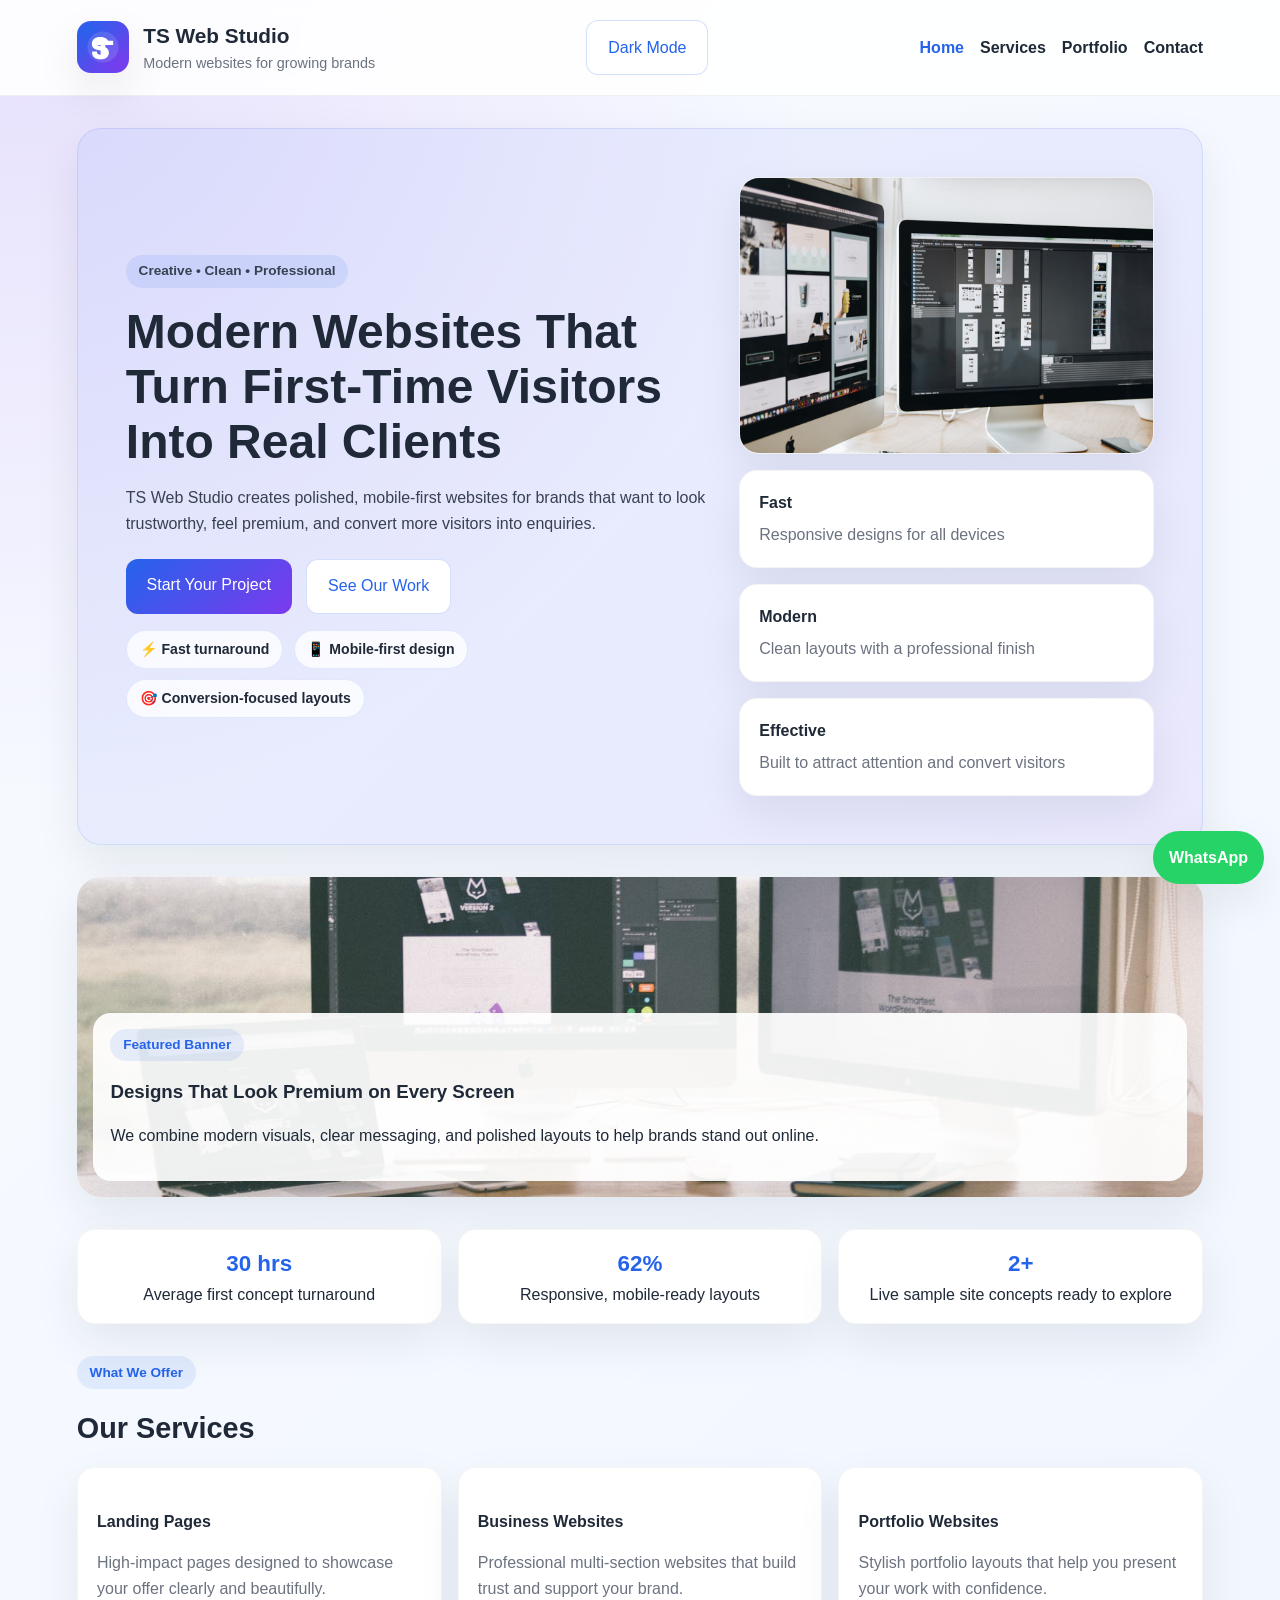
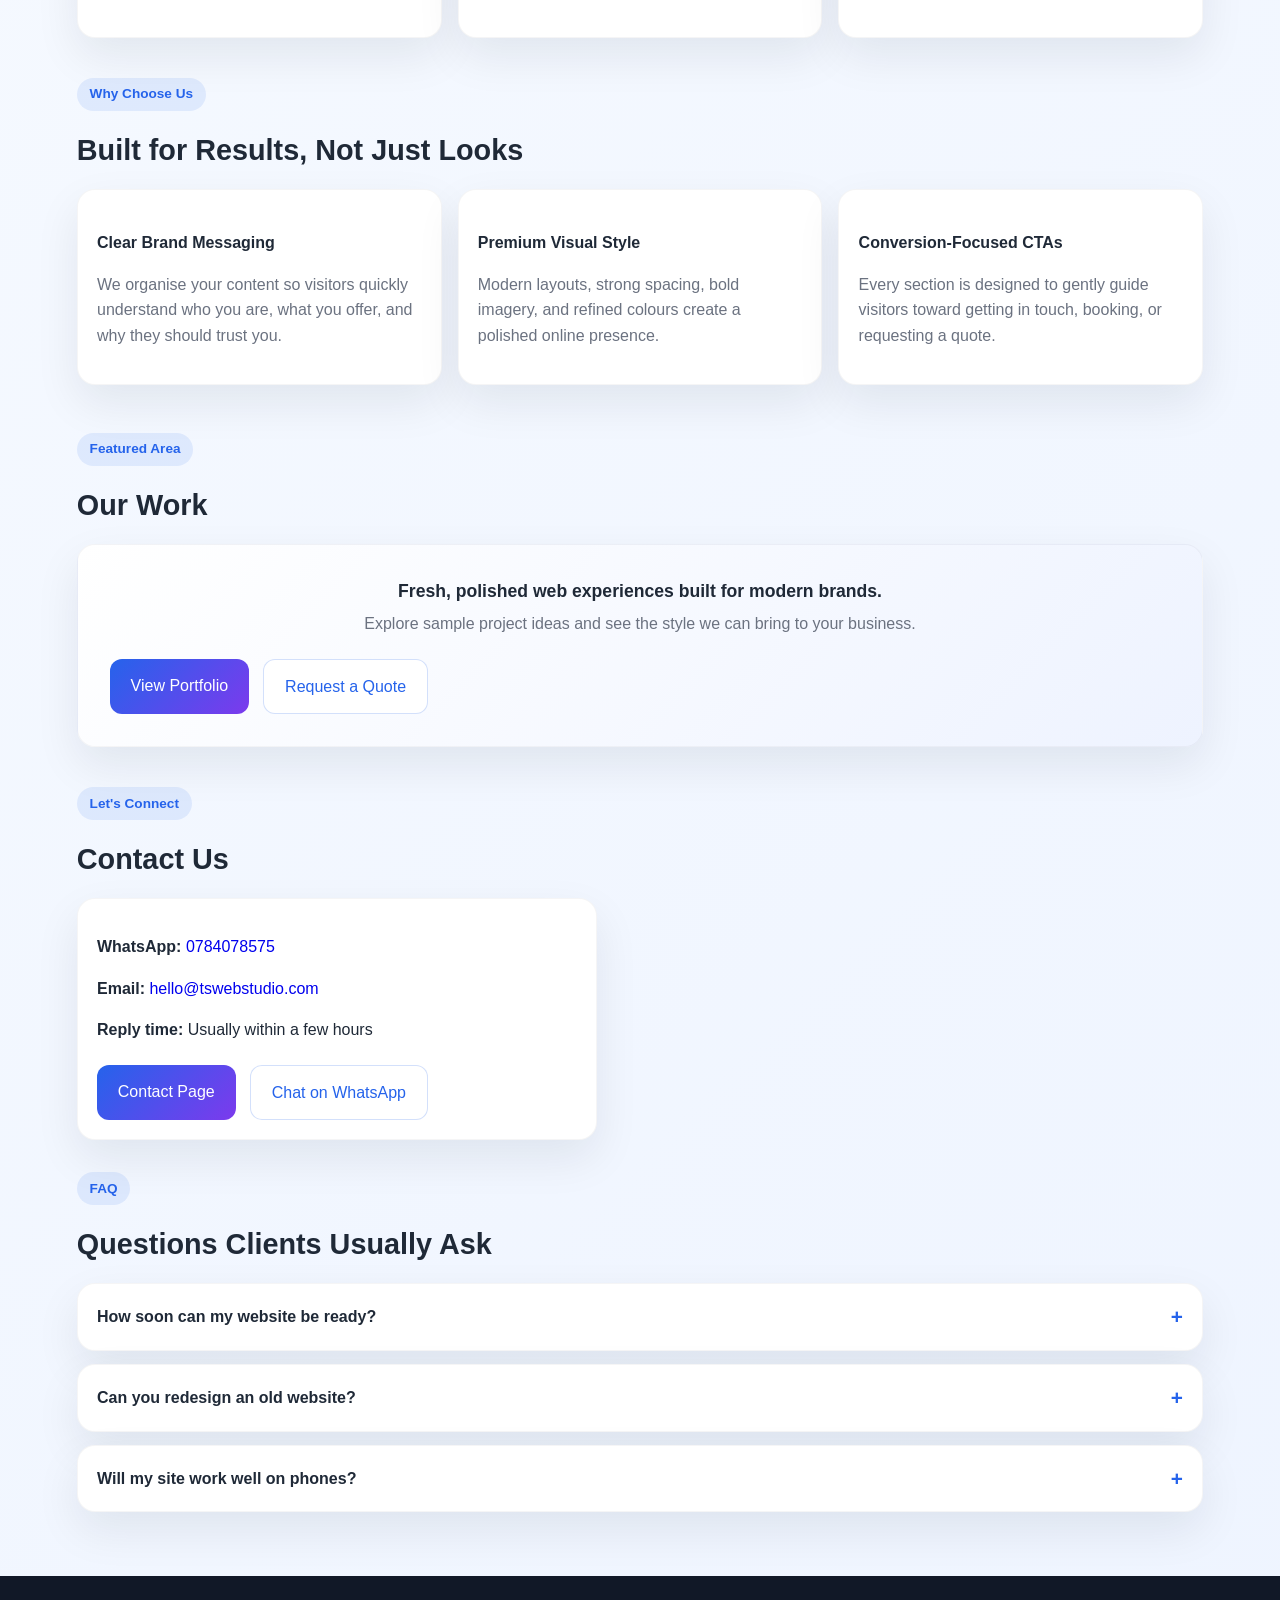
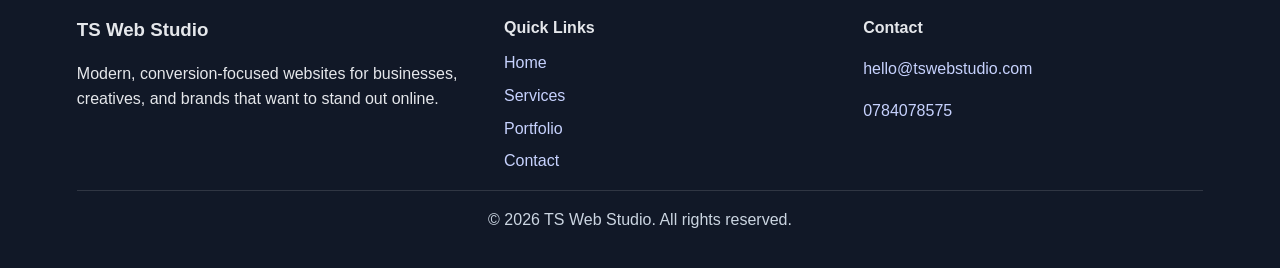
==== index.html @ 6dd39412 "Properly rename INDEX.html to index.html using git mv" ====
<!DOCTYPE html>
<html lang="en">
<head>
    <meta charset="UTF-8">
    <meta name="viewport" content="width=device-width, initial-scale=1.0">
    <title>TS Web Studio</title>
    <link rel="stylesheet" href="styles.css">
    <script src="script.js" defer></script>
</head>
<body>
    <header class="site-header">
        <div class="brand">
            <div class="brand-mark">
                <img src="images/ts-logo.svg" alt="TS Web Studio logo" class="site-logo">
            </div>
            <div>
                <h1>TS Web Studio</h1>
                <p>Modern websites for growing brands</p>
            </div>
        </div>

        <button id="themeToggle" class="btn secondary" type="button" aria-label="Toggle theme">Dark Mode</button>
        <button class="menu-toggle" type="button" aria-label="Toggle navigation" aria-expanded="false">☰</button>

        <nav class="nav-links">
            <a href="INDEX.html" class="active">Home</a>
            <a href="services.html">Services</a>
            <a href="portfolio.html">Portfolio</a>
            <a href="contact.html">Contact</a>
        </nav>
    </header>

    <div id="toast" class="toast" role="status" aria-live="polite" aria-atomic="true"></div>

    <main>
        <section class="hero" id="home">
            <div class="hero-text">
                <p class="tag">Creative • Clean • Professional</p>
                <h2>Modern Websites That Turn First-Time Visitors Into Real Clients</h2>
                <p>
                    TS Web Studio creates polished, mobile-first websites for brands that want
                    to look trustworthy, feel premium, and convert more visitors into enquiries.
                </p>

                <div class="hero-actions">
                    <a href="contact.html" class="btn primary">Start Your Project</a>
                    <a href="portfolio.html" class="btn secondary">See Our Work</a>
                </div>

                <div class="hero-proof">
                    <span>⚡ Fast turnaround</span>
                    <span>📱 Mobile-first design</span>
                    <span>🎯 Conversion-focused layouts</span>
                </div>
            </div>

            <div class="hero-panel">
                <img src="images/home-photo.jpg" alt="Modern web design workspace with screens" class="feature-image">
                <div class="mini-card">
                    <strong>Fast</strong>
                    <span>Responsive designs for all devices</span>
                </div>
                <div class="mini-card">
                    <strong>Modern</strong>
                    <span>Clean layouts with a professional finish</span>
                </div>
                <div class="mini-card">
                    <strong>Effective</strong>
                    <span>Built to attract attention and convert visitors</span>
                </div>
            </div>
        </section>

        <section class="content-section banner-section">
            <div class="banner-card">
                <img src="images/banner-photo.jpg" alt="Wide web studio workspace banner" class="banner-image">
                <div class="banner-copy">
                    <p class="tag">Featured Banner</p>
                    <h3>Designs That Look Premium on Every Screen</h3>
                    <p>We combine modern visuals, clear messaging, and polished layouts to help brands stand out online.</p>
                </div>
            </div>
        </section>

        <section class="content-section">
            <div class="stat-strip premium-stats">
                <div class="stat-item">
                    <strong class="count-up" data-target="48" data-suffix=" hrs">0</strong>
                    <span>Average first concept turnaround</span>
                </div>
                <div class="stat-item">
                    <strong class="count-up" data-target="100" data-suffix="%">0</strong>
                    <span>Responsive, mobile-ready layouts</span>
                </div>
                <div class="stat-item">
                    <strong class="count-up" data-target="3" data-suffix="+">0</strong>
                    <span>Live sample site concepts ready to explore</span>
                </div>
            </div>
        </section>

        <section class="content-section" id="services">
            <div class="section-heading">
                <p class="tag">What We Offer</p>
                <h3>Our Services</h3>
            </div>

            <div class="card-grid">
                <article class="card">
                    <h4>Landing Pages</h4>
                    <p>High-impact pages designed to showcase your offer clearly and beautifully.</p>
                </article>
                <article class="card">
                    <h4>Business Websites</h4>
                    <p>Professional multi-section websites that build trust and support your brand.</p>
                </article>
                <article class="card">
                    <h4>Portfolio Websites</h4>
                    <p>Stylish portfolio layouts that help you present your work with confidence.</p>
                </article>
            </div>
        </section>

        <section class="content-section alt-section">
            <div class="section-heading">
                <p class="tag">Why Choose Us</p>
                <h3>Built for Results, Not Just Looks</h3>
            </div>

            <div class="card-grid">
                <article class="card feature-card">
                    <h4>Clear Brand Messaging</h4>
                    <p>We organise your content so visitors quickly understand who you are, what you offer, and why they should trust you.</p>
                </article>
                <article class="card feature-card">
                    <h4>Premium Visual Style</h4>
                    <p>Modern layouts, strong spacing, bold imagery, and refined colours create a polished online presence.</p>
                </article>
                <article class="card feature-card">
                    <h4>Conversion-Focused CTAs</h4>
                    <p>Every section is designed to gently guide visitors toward getting in touch, booking, or requesting a quote.</p>
                </article>
            </div>
        </section>

        <section class="content-section alt-section" id="portfolio">
            <div class="section-heading">
                <p class="tag">Featured Area</p>
                <h3>Our Work</h3>
            </div>

            <div class="showcase-box">
                <p>Fresh, polished web experiences built for modern brands.</p>
                <span>Explore sample project ideas and see the style we can bring to your business.</span>
                <div class="hero-actions">
                    <a href="portfolio.html" class="btn primary">View Portfolio</a>
                    <a href="contact.html" class="btn secondary">Request a Quote</a>
                </div>
            </div>
        </section>

        <section class="content-section" id="contact">
            <div class="section-heading">
                <p class="tag">Let's Connect</p>
                <h3>Contact Us</h3>
            </div>

            <div class="contact-box">
                <p><strong>WhatsApp:</strong> <a href="https://wa.me/27784078575?text=Hi%20TS%20Web%20Studio%2C%20I%20want%20a%20website." target="_blank" rel="noreferrer">0784078575</a></p>
                <p><strong>Email:</strong> <a href="mailto:hello@tswebstudio.com">hello@tswebstudio.com</a></p>
                <p><strong>Reply time:</strong> Usually within a few hours</p>
                <div class="hero-actions">
                    <a href="contact.html" class="btn primary">Contact Page</a>
                    <a href="https://wa.me/27784078575?text=Hi%20TS%20Web%20Studio%2C%20I%20want%20a%20website." class="btn secondary" target="_blank" rel="noreferrer">Chat on WhatsApp</a>
                </div>
            </div>
        </section>
        <section class="content-section">
            <div class="section-heading">
                <p class="tag">FAQ</p>
                <h3>Questions Clients Usually Ask</h3>
            </div>

            <div class="faq-list">
                <article class="faq-item">
                    <button class="faq-question" type="button">How soon can my website be ready?<span>+</span></button>
                    <div class="faq-answer">
                        <p>Simple landing pages can move quickly, while larger websites take longer depending on content, pages, and revisions.</p>
                    </div>
                </article>

                <article class="faq-item">
                    <button class="faq-question" type="button">Can you redesign an old website?<span>+</span></button>
                    <div class="faq-answer">
                        <p>Yes. We can refresh outdated layouts and turn them into something cleaner, faster, and more modern.</p>
                    </div>
                </article>

                <article class="faq-item">
                    <button class="faq-question" type="button">Will my site work well on phones?<span>+</span></button>
                    <div class="faq-answer">
                        <p>Absolutely. Every page is designed to remain clear, readable, and attractive across mobile, tablet, and desktop screens.</p>
                    </div>
                </article>
            </div>
        </section>
    </main>

    <footer class="site-footer">
        <div class="footer-grid">
            <div>
                <h3>TS Web Studio</h3>
                <p>Modern, conversion-focused websites for businesses, creatives, and brands that want to stand out online.</p>
            </div>
            <div>
                <h4>Quick Links</h4>
                <div class="footer-links">
                    <a href="INDEX.html">Home</a>
                    <a href="services.html">Services</a>
                    <a href="portfolio.html">Portfolio</a>
                    <a href="contact.html">Contact</a>
                </div>
            </div>
            <div>
                <h4>Contact</h4>
                <p><a href="mailto:hello@tswebstudio.com">hello@tswebstudio.com</a></p>
                <p><a href="https://wa.me/27784078575?text=Hi%20TS%20Web%20Studio%2C%20I%20would%20like%20a%20website." target="_blank" rel="noreferrer">0784078575</a></p>
            </div>
        </div>
        <p class="footer-bottom">&copy; <span class="footer-year">2026</span> TS Web Studio. All rights reserved.</p>
    </footer>
    <a href="https://wa.me/27784078575?text=Hi%20TS%20Web%20Studio%2C%20I%20would%20like%20a%20website." class="floating-cta" target="_blank" rel="noreferrer">WhatsApp</a>
</body>
</html>
---- styles.css ----
* {
    box-sizing: border-box;
}

:root {
    --primary: #2563eb;
    --primary-dark: #173ea5;
    --accent: #7c3aed;
    --text: #1f2937;
    --muted: #6b7280;
    --surface: #ffffff;
    --soft: #f3f6fb;
    --border: rgba(37, 99, 235, 0.12);
    --shadow: 0 18px 45px rgba(15, 23, 42, 0.08);
}

body {
    margin: 0;
    font-family: "Segoe UI", Arial, sans-serif;
    color: var(--text);
    line-height: 1.6;
    background:
        radial-gradient(circle at top left, rgba(124, 58, 237, 0.14), transparent 22%),
        linear-gradient(135deg, #f8fbff, #eef4ff);
}

body.dark-mode {
    background: #0b1120;
    color: #d2d6e5;
}

body.dark-mode .site-header {
    background: rgba(15, 23, 42, 0.9);
    border-bottom-color: rgba(255, 255, 255, 0.1);
}

body.dark-mode .card,
body.dark-mode .mini-card,
body.dark-mode .contact-box,
body.dark-mode .showcase-box,
body.dark-mode .project-card,
body.dark-mode .testimonial,
body.dark-mode .faq-item,
body.dark-mode .sample-card {
    background: #111827;
    border-color: rgba(148, 163, 184, 0.2);
    color: #e5e7eb;
}

body.dark-mode .btn.secondary {
    background: #1f2937;
    color: #93c5fd;
    border-color: rgba(147, 197, 253, 0.4);
}

body.dark-mode .filter-btn {
    background: #1f2937;
    color: #93c5fd;
    border-color: rgba(147, 197, 253, 0.3);
}

body.dark-mode .hero p,
body.dark-mode .page-hero p,
body.dark-mode .project-card p,
body.dark-mode .testimonial p {
    color: #cbd5e1;
}

.toast {
    position: fixed;
    bottom: 1rem;
    left: 50%;
    transform: translateX(-50%) translateY(90px);
    background: rgba(15, 23, 42, 0.92);
    color: white;
    border-radius: 999px;
    padding: 0.75rem 1.1rem;
    z-index: 40;
    box-shadow: var(--shadow);
    opacity: 0;
    pointer-events: none;
    transition: transform 0.35s ease, opacity 0.35s ease;
}

.toast.show {
    transform: translateX(-50%) translateY(0);
    opacity: 1;
    pointer-events: auto;
    animation: pulse 6s ease forwards;
}

@keyframes pulse {
    0%, 90% { opacity: 1; }
    100% { opacity: 0; }
}

a {
    text-decoration: none;
}

.site-header {
    display: flex;
    justify-content: space-between;
    align-items: center;
    gap: 1rem;
    padding: 1.2rem 6%;
    background: rgba(255, 255, 255, 0.9);
    backdrop-filter: blur(8px);
    border-bottom: 1px solid rgba(15, 23, 42, 0.06);
    position: sticky;
    top: 0;
    z-index: 10;
}

.brand {
    display: flex;
    align-items: center;
    gap: 0.9rem;
}

.brand h1 {
    margin: 0;
    font-size: 1.3rem;
}

.brand p {
    margin: 0;
    color: var(--muted);
    font-size: 0.9rem;
}

.brand-mark {
    width: 52px;
    height: 52px;
    display: grid;
    place-items: center;
    border-radius: 14px;
    overflow: hidden;
    background: linear-gradient(135deg, var(--primary), var(--accent));
    box-shadow: var(--shadow);
}

.site-logo {
    width: 100%;
    height: 100%;
    display: block;
}

.nav-links {
    display: flex;
    flex-wrap: wrap;
    gap: 1rem;
}

.nav-links a {
    color: var(--text);
    font-weight: 600;
}

.nav-links a:hover,
.nav-links a.active {
    color: var(--primary);
}

.menu-toggle {
    display: none;
    border: 0;
    background: linear-gradient(135deg, var(--primary), var(--accent));
    color: white;
    padding: 0.65rem 0.85rem;
    border-radius: 10px;
    font-size: 1rem;
    cursor: pointer;
}

main {
    padding: 2rem 6% 4rem;
}

.hero {
    display: grid;
    grid-template-columns: 1.4fr 1fr;
    gap: 2rem;
    align-items: center;
    background: linear-gradient(135deg, rgba(37, 99, 235, 0.08), rgba(124, 58, 237, 0.08));
    border: 1px solid var(--border);
    border-radius: 24px;
    padding: 3rem;
    box-shadow: var(--shadow);
}

.tag {
    display: inline-block;
    margin: 0 0 0.8rem;
    padding: 0.35rem 0.8rem;
    border-radius: 999px;
    background: rgba(37, 99, 235, 0.1);
    color: var(--primary);
    font-size: 0.85rem;
    font-weight: 700;
}

.hero h2 {
    margin: 0 0 1rem;
    font-size: clamp(2rem, 4vw, 3rem);
    line-height: 1.15;
}

.hero p {
    margin-bottom: 1rem;
    color: #374151;
}

.hero-actions {
    display: flex;
    flex-wrap: wrap;
    gap: 0.9rem;
    margin-top: 1.4rem;
}

.hero-proof {
    display: flex;
    flex-wrap: wrap;
    gap: 0.65rem;
    margin-top: 1rem;
}

.hero-proof span {
    padding: 0.45rem 0.8rem;
    border-radius: 999px;
    background: rgba(255, 255, 255, 0.78);
    border: 1px solid rgba(37, 99, 235, 0.12);
    color: var(--text);
    font-size: 0.88rem;
    font-weight: 600;
}

.btn {
    display: inline-block;
    padding: 0.85rem 1.3rem;
    border-radius: 12px;
    font-weight: 700;
    border: none;
    cursor: pointer;
    font: inherit;
    transition: transform 0.2s ease, opacity 0.2s ease;
}

.btn:hover {
    transform: translateY(-2px);
}

.btn.primary {
    background: linear-gradient(135deg, var(--primary), var(--accent));
    color: white;
}

.btn.secondary {
    background: white;
    color: var(--primary);
    border: 1px solid rgba(37, 99, 235, 0.2);
}

.hero-panel {
    display: grid;
    gap: 1rem;
}

.feature-image,
.page-visual {
    width: 100%;
    height: 100%;
    min-height: 240px;
    max-height: 360px;
    object-fit: cover;
    display: block;
    border-radius: 20px;
    box-shadow: var(--shadow);
    border: 1px solid rgba(15, 23, 42, 0.06);
    background: white;
}

.mini-card,
.card,
.contact-box,
.showcase-box {
    background: var(--surface);
    border-radius: 18px;
    padding: 1.2rem;
    box-shadow: var(--shadow);
    border: 1px solid rgba(15, 23, 42, 0.04);
}

.mini-card strong,
.card h4 {
    display: block;
    margin-bottom: 0.4rem;
}

.mini-card span,
.card p,
.showcase-box span {
    color: var(--muted);
}

.content-section {
    margin-top: 2rem;
}

.section-heading h3 {
    margin: 0.2rem 0 1rem;
    font-size: 1.8rem;
}

.card-grid {
    display: grid;
    grid-template-columns: repeat(3, minmax(0, 1fr));
    gap: 1rem;
}

.card {
    transition: transform 0.2s ease, box-shadow 0.2s ease;
}

.card:hover {
    transform: translateY(-4px);
}

.alt-section {
    padding: 0.5rem 0;
}

.showcase-box {
    text-align: center;
    padding: 2rem;
    background: linear-gradient(135deg, #ffffff, #eef3ff);
}

.banner-card {
    position: relative;
    overflow: hidden;
    border-radius: 24px;
    min-height: 300px;
    box-shadow: var(--shadow);
}

.banner-image {
    width: 100%;
    height: 320px;
    object-fit: cover;
    display: block;
}

.banner-copy {
    position: absolute;
    inset: auto 1rem 1rem 1rem;
    background: rgba(255, 255, 255, 0.92);
    border-radius: 18px;
    padding: 1rem 1.1rem;
    box-shadow: var(--shadow);
}

.banner-copy h3 {
    margin: 0.2rem 0 0.5rem;
}

.photo-gallery {
    display: grid;
    grid-template-columns: repeat(3, minmax(0, 1fr));
    gap: 1rem;
}

.sample-site-grid {
    display: grid;
    gap: 1rem;
}

.sample-card {
    display: grid;
    grid-template-columns: 280px 1fr;
    gap: 1rem;
    background: var(--surface);
    border-radius: 20px;
    overflow: hidden;
    box-shadow: var(--shadow);
    border: 1px solid rgba(15, 23, 42, 0.05);
}

.sample-image {
    width: 100%;
    height: 100%;
    min-height: 220px;
    object-fit: cover;
}

.sample-content {
    padding: 1.2rem;
}

.price-line {
    margin: 0.15rem 0 0.75rem;
    color: var(--primary-dark);
    font-weight: 700;
}

.premium-stats .stat-item {
    text-align: center;
}

.quick-contact-grid {
    display: grid;
    grid-template-columns: repeat(2, minmax(0, 1fr));
    gap: 0.75rem;
    margin-top: 1rem;
}

.quick-contact {
    display: inline-flex;
    justify-content: center;
    align-items: center;
    padding: 0.85rem 0.95rem;
    border-radius: 12px;
    background: #eef4ff;
    color: var(--primary);
    font-weight: 700;
    border: 1px solid rgba(37, 99, 235, 0.12);
}

.faq-list {
    display: grid;
    gap: 0.85rem;
}

.faq-item {
    background: var(--surface);
    border-radius: 18px;
    box-shadow: var(--shadow);
    border: 1px solid rgba(15, 23, 42, 0.04);
    overflow: hidden;
}

.faq-question {
    width: 100%;
    display: flex;
    justify-content: space-between;
    align-items: center;
    gap: 1rem;
    padding: 1rem 1.2rem;
    border: 0;
    background: transparent;
    font: inherit;
    font-weight: 700;
    text-align: left;
    cursor: pointer;
    color: var(--text);
}

.faq-question span {
    font-size: 1.3rem;
    color: var(--primary);
}

.faq-answer {
    display: none;
    padding: 0 1.2rem 1.15rem;
    color: var(--muted);
}

.faq-item.open .faq-answer {
    display: block;
}

.status-links {
    display: flex;
    flex-wrap: wrap;
    gap: 0.75rem;
    margin-top: 0.85rem;
}

.reveal-in {
    opacity: 0;
    transform: translateY(18px);
    transition: opacity 0.5s ease, transform 0.5s ease;
}

.reveal-in.visible {
    opacity: 1;
    transform: translateY(0);
}

.demo-hero {
    overflow: hidden;
}

.demo-hero.beauty-theme {
    background: linear-gradient(135deg, rgba(244, 114, 182, 0.12), rgba(124, 58, 237, 0.1));
}

.demo-hero.restaurant-theme {
    background: linear-gradient(135deg, rgba(251, 146, 60, 0.14), rgba(245, 158, 11, 0.1));
}

.demo-hero.agency-theme {
    background: linear-gradient(135deg, rgba(37, 99, 235, 0.12), rgba(16, 185, 129, 0.08));
}

.stat-strip {
    display: grid;
    grid-template-columns: repeat(3, minmax(0, 1fr));
    gap: 1rem;
}

.stat-item {
    background: var(--surface);
    border-radius: 18px;
    padding: 1rem 1.2rem;
    box-shadow: var(--shadow);
    border: 1px solid rgba(15, 23, 42, 0.04);
}

.stat-item strong {
    display: block;
    font-size: 1.4rem;
    color: var(--primary);
}

.gallery-thumb {
    width: 100%;
    height: 220px;
    object-fit: cover;
    border-radius: 18px;
    box-shadow: var(--shadow);
    border: 1px solid rgba(15, 23, 42, 0.06);
}

.showcase-box p {
    margin: 0 0 0.4rem;
    font-size: 1.1rem;
    font-weight: 700;
}

.contact-box {
    max-width: 520px;
}

.page-hero {
    background: linear-gradient(135deg, rgba(37, 99, 235, 0.08), rgba(124, 58, 237, 0.08));
    border: 1px solid var(--border);
    border-radius: 24px;
    padding: 2.4rem;
    box-shadow: var(--shadow);
}

.page-hero.with-visual {
    display: grid;
    grid-template-columns: 1.15fr 0.85fr;
    gap: 1.5rem;
    align-items: center;
}

.page-hero h2 {
    margin: 0.3rem 0 0.8rem;
    font-size: clamp(2rem, 4vw, 2.7rem);
}

.page-hero p {
    max-width: 760px;
    color: #374151;
}

.split-layout,
.contact-grid,
.showcase-grid,
.testimonial-grid {
    display: grid;
    gap: 1rem;
}

.split-layout,
.contact-grid {
    grid-template-columns: repeat(2, minmax(0, 1fr));
}

.showcase-grid,
.testimonial-grid {
    grid-template-columns: repeat(3, minmax(0, 1fr));
}

.info-panel,
.project-card,
.testimonial,
.contact-form {
    background: var(--surface);
    border-radius: 18px;
    padding: 1.2rem;
    box-shadow: var(--shadow);
    border: 1px solid rgba(15, 23, 42, 0.04);
}

.info-panel h4,
.project-card h4,
.contact-form h4 {
    margin-top: 0;
}

.feature-list {
    margin: 0.8rem 0 0;
    padding-left: 1.1rem;
    color: var(--muted);
}

.feature-list li {
    margin-bottom: 0.45rem;
}

.project-tag {
    display: inline-block;
    margin-bottom: 0.8rem;
    padding: 0.25rem 0.7rem;
    border-radius: 999px;
    background: rgba(124, 58, 237, 0.12);
    color: var(--accent);
    font-size: 0.8rem;
    font-weight: 700;
}

.testimonial p,
.project-card p,
.info-panel p {
    color: var(--muted);
}

.contact-form label {
    display: block;
    margin: 0.75rem 0 0.35rem;
    font-weight: 600;
}

.contact-form input,
.contact-form textarea,
.contact-form select {
    width: 100%;
    padding: 0.85rem 0.95rem;
    border-radius: 12px;
    border: 1px solid rgba(37, 99, 235, 0.18);
    font: inherit;
    background: #f9fbff;
}

.contact-form textarea {
    min-height: 130px;
    resize: vertical;
}

.contact-meta {
    display: flex;
    flex-wrap: wrap;
    gap: 0.75rem;
    margin-top: 1rem;
    color: var(--muted);
    font-size: 0.95rem;
}

.interactive-box {
    background: var(--surface);
    border-radius: 18px;
    padding: 1.2rem;
    box-shadow: var(--shadow);
    border: 1px solid rgba(15, 23, 42, 0.04);
}

.quote-form {
    display: grid;
    gap: 0.9rem;
}

.quote-form .inline-fields {
    display: grid;
    grid-template-columns: repeat(2, minmax(0, 1fr));
    gap: 0.75rem;
}

.quote-form label {
    display: block;
    margin-bottom: 0.35rem;
    font-weight: 600;
}

.quote-form input,
.quote-form select {
    width: 100%;
    padding: 0.85rem 0.95rem;
    border-radius: 12px;
    border: 1px solid rgba(37, 99, 235, 0.18);
    font: inherit;
    background: #f9fbff;
}

.checkbox-row {
    display: flex;
    align-items: center;
    gap: 0.6rem;
    color: var(--text);
    font-weight: 500;
}

.checkbox-row input {
    width: auto;
}

.quote-result,
.form-status {
    margin-top: 1rem;
    padding: 0.85rem 1rem;
    border-radius: 12px;
    background: #eef4ff;
    color: var(--primary-dark);
}

.form-status.success {
    background: #ecfdf5;
    color: #166534;
}

.form-status.error {
    background: #fef2f2;
    color: #b91c1c;
}

.filter-bar {
    display: flex;
    flex-wrap: wrap;
    gap: 0.75rem;
    margin-bottom: 1rem;
}

.filter-btn {
    border: 1px solid rgba(37, 99, 235, 0.16);
    background: white;
    color: var(--primary);
    border-radius: 999px;
    padding: 0.55rem 0.9rem;
    font: inherit;
    font-weight: 600;
    cursor: pointer;
}

.filter-btn.active {
    background: linear-gradient(135deg, var(--primary), var(--accent));
    color: white;
    border-color: transparent;
}

.hidden {
    display: none !important;
}

.site-footer {
    padding: 2.4rem 6% 1.2rem;
    background: #111827;
    color: #e5e7eb;
}

.site-footer a {
    color: #c7d2fe;
}

.footer-grid {
    display: grid;
    grid-template-columns: 1.2fr 1fr 1fr;
    gap: 1.2rem;
}

.footer-grid h3,
.footer-grid h4 {
    margin-top: 0;
    margin-bottom: 0.6rem;
}

.footer-links {
    display: grid;
    gap: 0.45rem;
}

.footer-bottom {
    margin-top: 1rem;
    padding-top: 1rem;
    border-top: 1px solid rgba(229, 231, 235, 0.14);
    text-align: center;
    color: #cbd5e1;
}

.floating-cta {
    position: fixed;
    right: 1rem;
    bottom: 1rem;
    z-index: 20;
    padding: 0.85rem 1rem;
    border-radius: 999px;
    background: #25D366;
    color: white;
    font-weight: 700;
    box-shadow: var(--shadow);
}

@media (max-width: 900px) {
    .site-header,
    .hero,
    .split-layout,
    .contact-grid,
    .showcase-grid,
    .testimonial-grid,
    .page-hero.with-visual {
        grid-template-columns: 1fr;
        flex-direction: column;
        align-items: flex-start;
    }

    .menu-toggle {
        display: inline-block;
    }

    .nav-links {
        display: none;
        width: 100%;
        flex-direction: column;
        padding-top: 0.5rem;
    }

    .nav-links.open {
        display: flex;
    }

    .card-grid,
    .quote-form .inline-fields,
    .photo-gallery,
    .stat-strip,
    .sample-card,
    .footer-grid,
    .quick-contact-grid {
        grid-template-columns: 1fr;
    }

    .hero,
    .page-hero {
        padding: 2rem;
    }
}

/* Modal Styles */
.modal {
    display: none;
    position: fixed;
    z-index: 1000;
    left: 0;
    top: 0;
    width: 100%;
    height: 100%;
    background-color: rgba(0, 0, 0, 0.8);
    backdrop-filter: blur(4px);
}

.modal.show {
    display: flex;
    align-items: center;
    justify-content: center;
}

.modal-content {
    background: var(--surface);
    border-radius: 16px;
    padding: 2rem;
    max-width: 500px;
    width: 90%;
    max-height: 80vh;
    overflow-y: auto;
    position: relative;
    box-shadow: 0 25px 50px rgba(0, 0, 0, 0.25);
}

body.dark-mode .modal-content {
    background: #111827;
    color: #e5e7eb;
}

.modal-close {
    position: absolute;
    top: 1rem;
    right: 1rem;
    background: none;
    border: none;
    font-size: 2rem;
    cursor: pointer;
    color: var(--muted);
    width: 40px;
    height: 40px;
    display: flex;
    align-items: center;
    justify-content: center;
    border-radius: 50%;
    transition: background 0.2s;
}

.modal-close:hover {
    background: rgba(0, 0, 0, 0.1);
    color: var(--text);
}

body.dark-mode .modal-close:hover {
    background: rgba(255, 255, 255, 0.1);
}

.modal-body h3 {
    margin-top: 0;
    color: var(--primary);
}

.modal-description {
    margin: 1rem 0;
    font-size: 1.1rem;
    line-height: 1.6;
}

.modal-features {
    list-style: none;
    padding: 0;
}

.modal-features li {
    padding: 0.5rem 0;
    border-bottom: 1px solid var(--border);
}

.modal-features li:last-child {
    border-bottom: none;
}
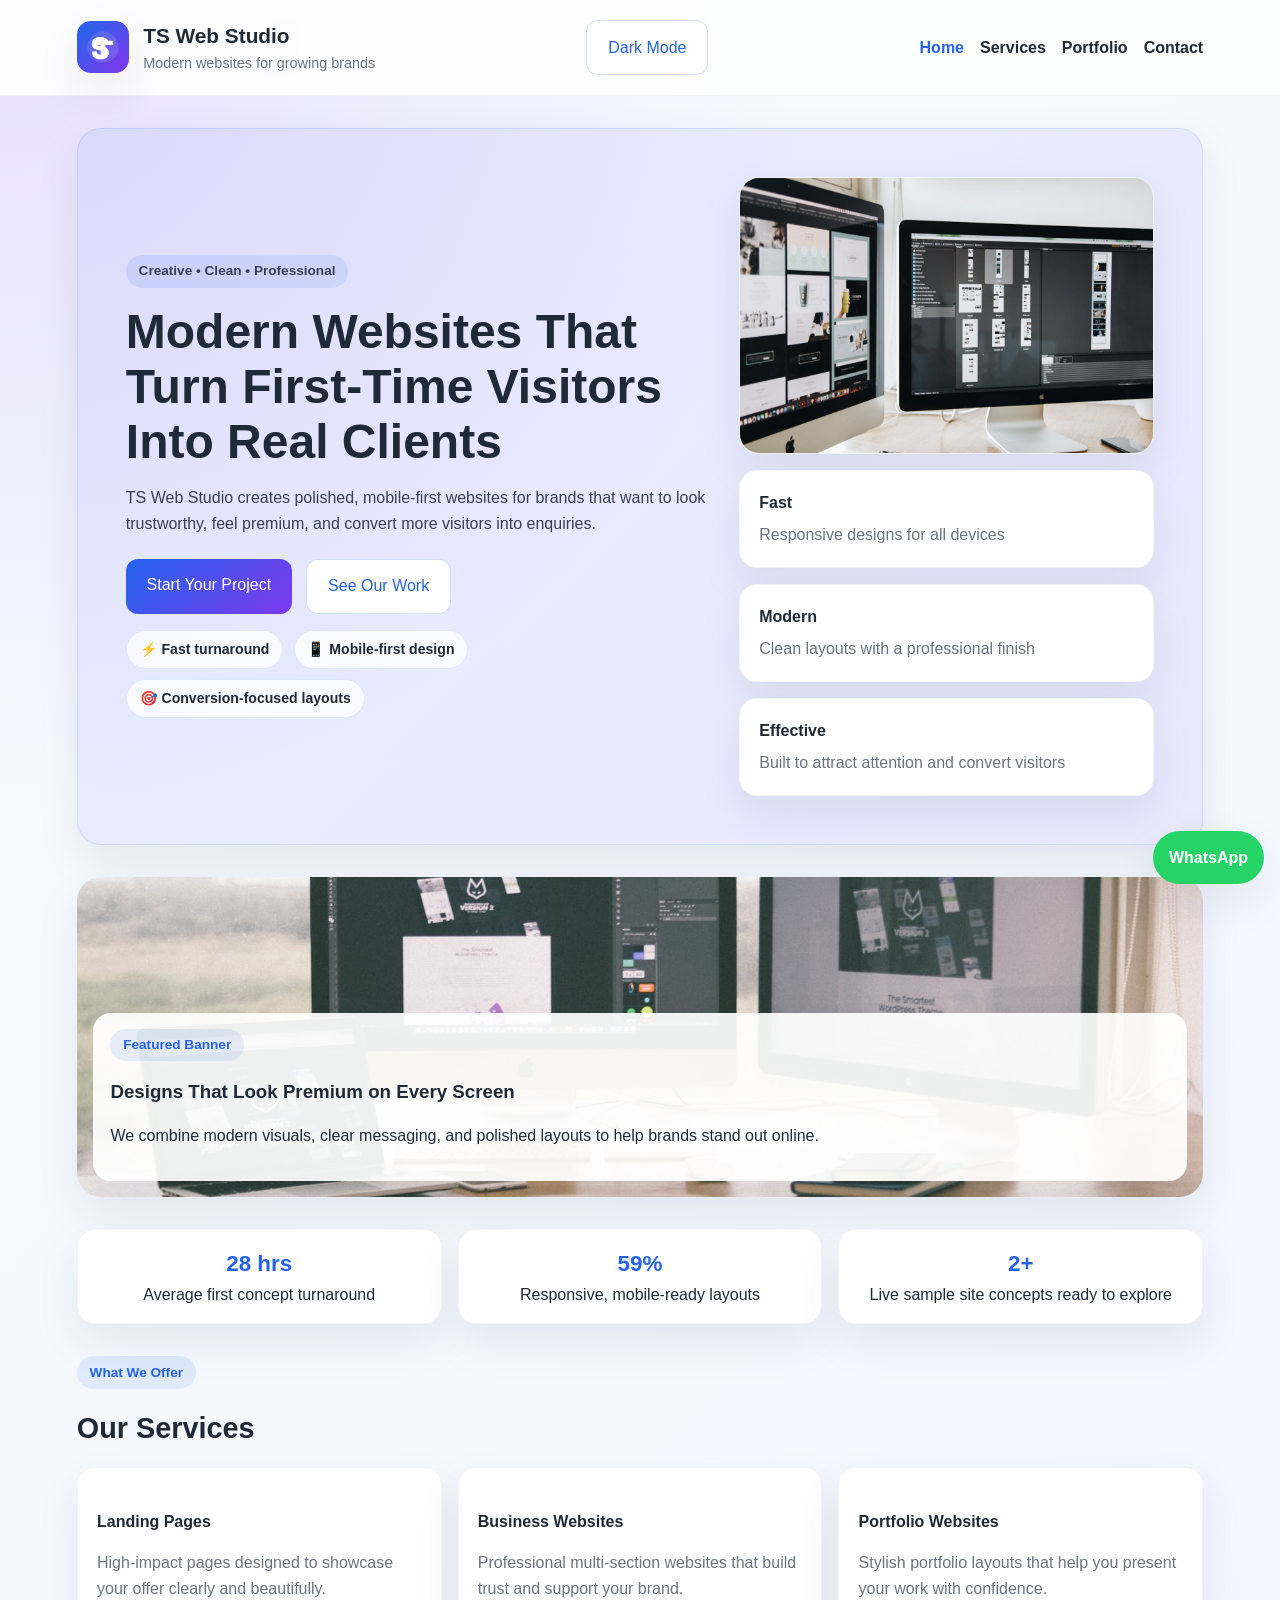
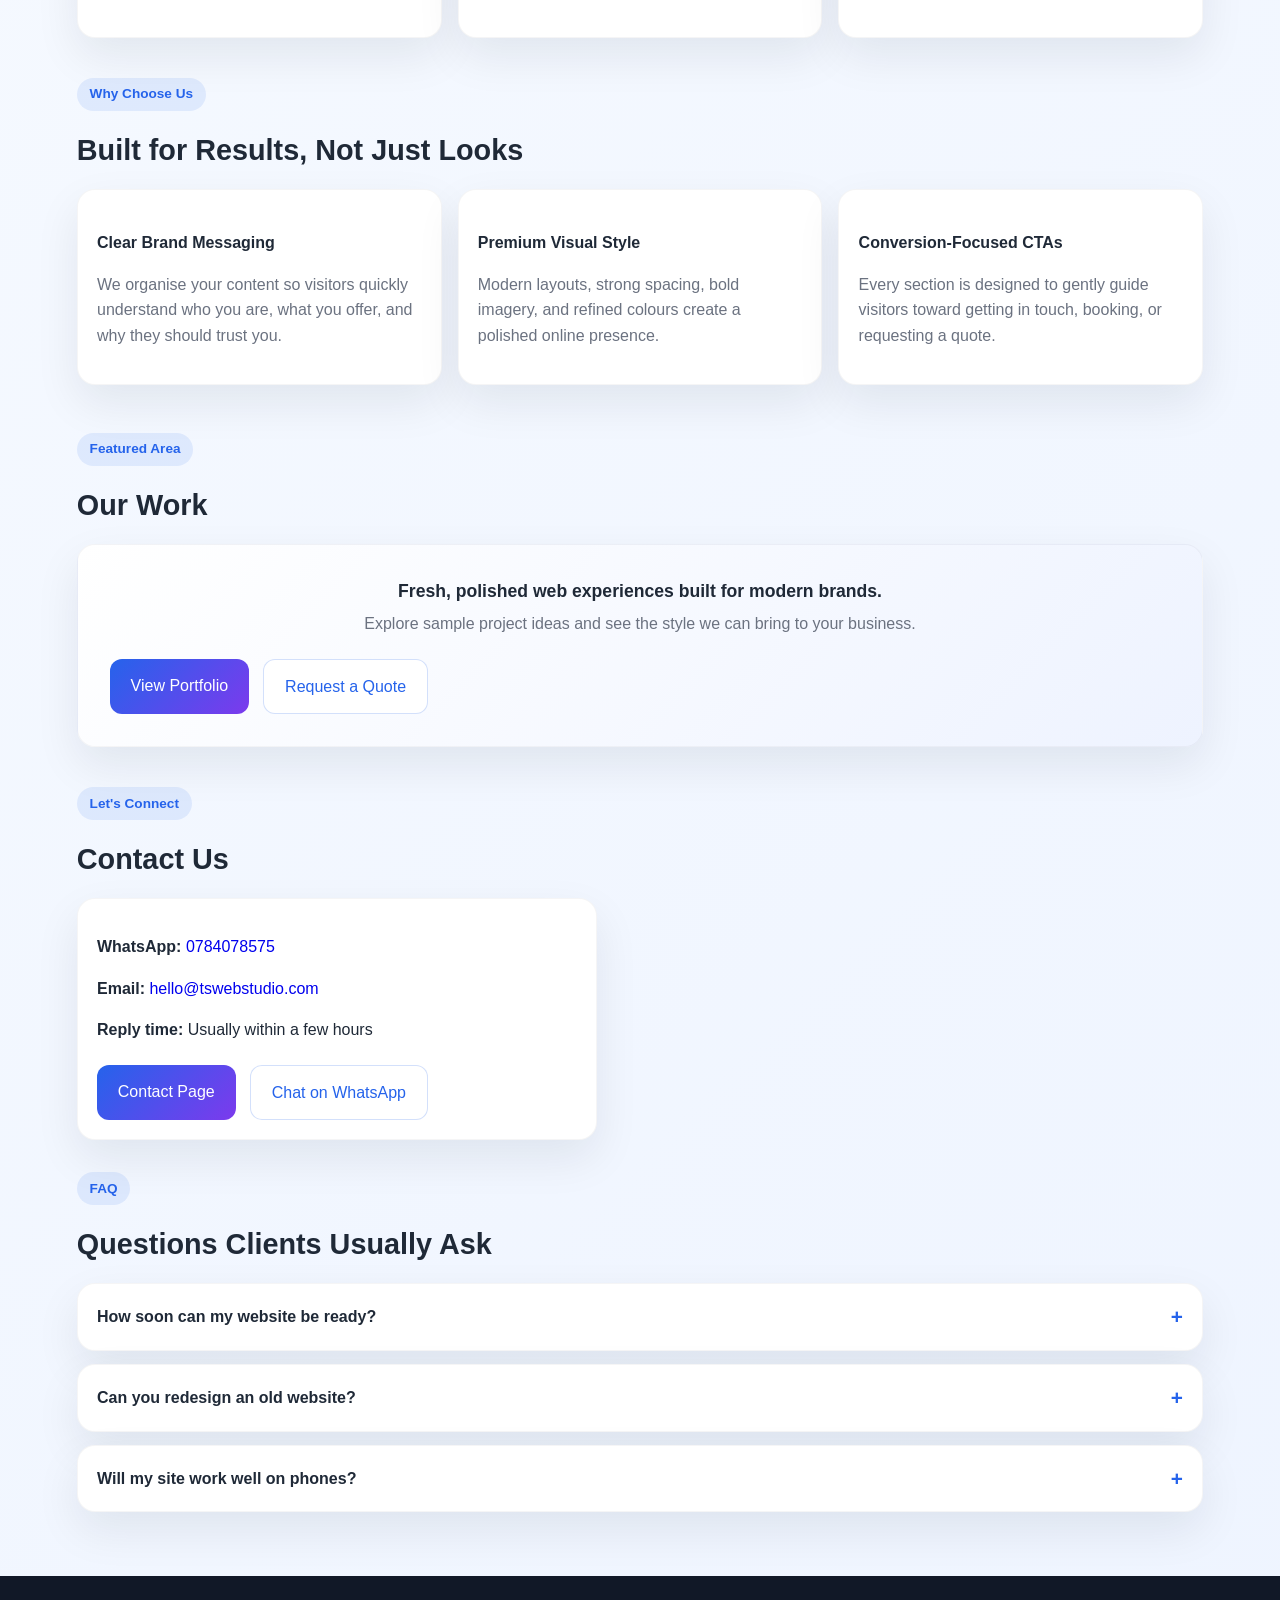
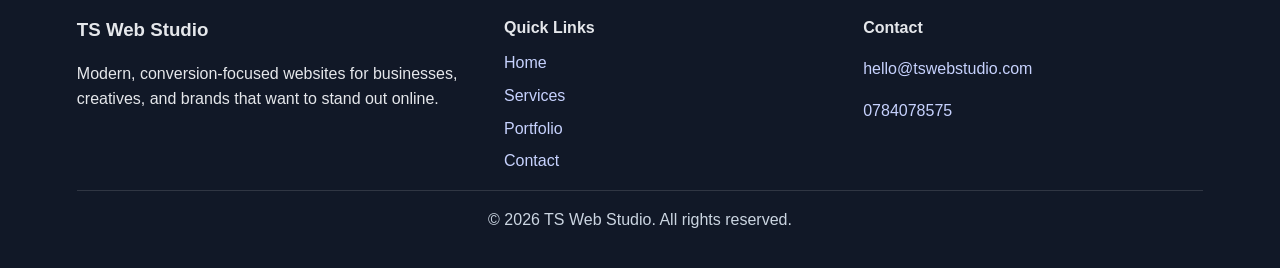
==== commit a25b7670: "Add dark mode to all pages with auto device detection and improved contrast" ====
--- a/index.html
+++ b/index.html
@@ -23,7 +23,7 @@
         <button class="menu-toggle" type="button" aria-label="Toggle navigation" aria-expanded="false">☰</button>
 
         <nav class="nav-links">
-            <a href="INDEX.html" class="active">Home</a>
+            <a href="index.html" class="active">Home</a>
             <a href="services.html">Services</a>
             <a href="portfolio.html">Portfolio</a>
             <a href="contact.html">Contact</a>
--- a/styles.css
+++ b/styles.css
@@ -26,12 +26,30 @@
 
 body.dark-mode {
     background: #0b1120;
-    color: #d2d6e5;
+    color: #e5e7eb;
 }
 
 body.dark-mode .site-header {
     background: rgba(15, 23, 42, 0.9);
     border-bottom-color: rgba(255, 255, 255, 0.1);
+    color: #e5e7eb;
+}
+
+body.dark-mode .site-header h1 {
+    color: #f3f4f6;
+}
+
+body.dark-mode .site-header p {
+    color: #d1d5db;
+}
+
+body.dark-mode .nav-links a {
+    color: #e5e7eb;
+}
+
+body.dark-mode .nav-links a:hover,
+body.dark-mode .nav-links a.active {
+    color: #60a5fa;
 }
 
 body.dark-mode .card,
@@ -47,6 +65,28 @@
     color: #e5e7eb;
 }
 
+body.dark-mode .card h3,
+body.dark-mode .card h4,
+body.dark-mode .mini-card h4,
+body.dark-mode .project-card h4,
+body.dark-mode .testimonial h4,
+body.dark-mode .showcase-box p {
+    color: #f3f4f6;
+}
+
+body.dark-mode .tag {
+    background: rgba(96, 165, 250, 0.15);
+    color: #60a5fa;
+}
+
+body.dark-mode a {
+    color: #60a5fa;
+}
+
+body.dark-mode a:hover {
+    color: #93c5fd;
+}
+
 body.dark-mode .btn.secondary {
     background: #1f2937;
     color: #93c5fd;
@@ -64,6 +104,43 @@
 body.dark-mode .project-card p,
 body.dark-mode .testimonial p {
     color: #cbd5e1;
+}
+
+body.dark-mode input,
+body.dark-mode textarea,
+body.dark-mode select {
+    background: #1f2937;
+    color: #f3f4f6;
+    border-color: rgba(148, 163, 184, 0.3);
+}
+
+body.dark-mode input::placeholder,
+body.dark-mode textarea::placeholder {
+    color: #9ca3af;
+}
+
+body.dark-mode input:focus,
+body.dark-mode textarea:focus,
+body.dark-mode select:focus {
+    border-color: #60a5fa;
+    background: #111827;
+}
+
+body.dark-mode .form-status {
+    background: #1f2937;
+    color: #e5e7eb;
+}
+
+body.dark-mode .form-status.error {
+    color: #fca5a5;
+}
+
+body.dark-mode .form-status.success {
+    color: #86efac;
+}
+
+body.dark-mode .faq-question {
+    color: #f3f4f6;
 }
 
 .toast {
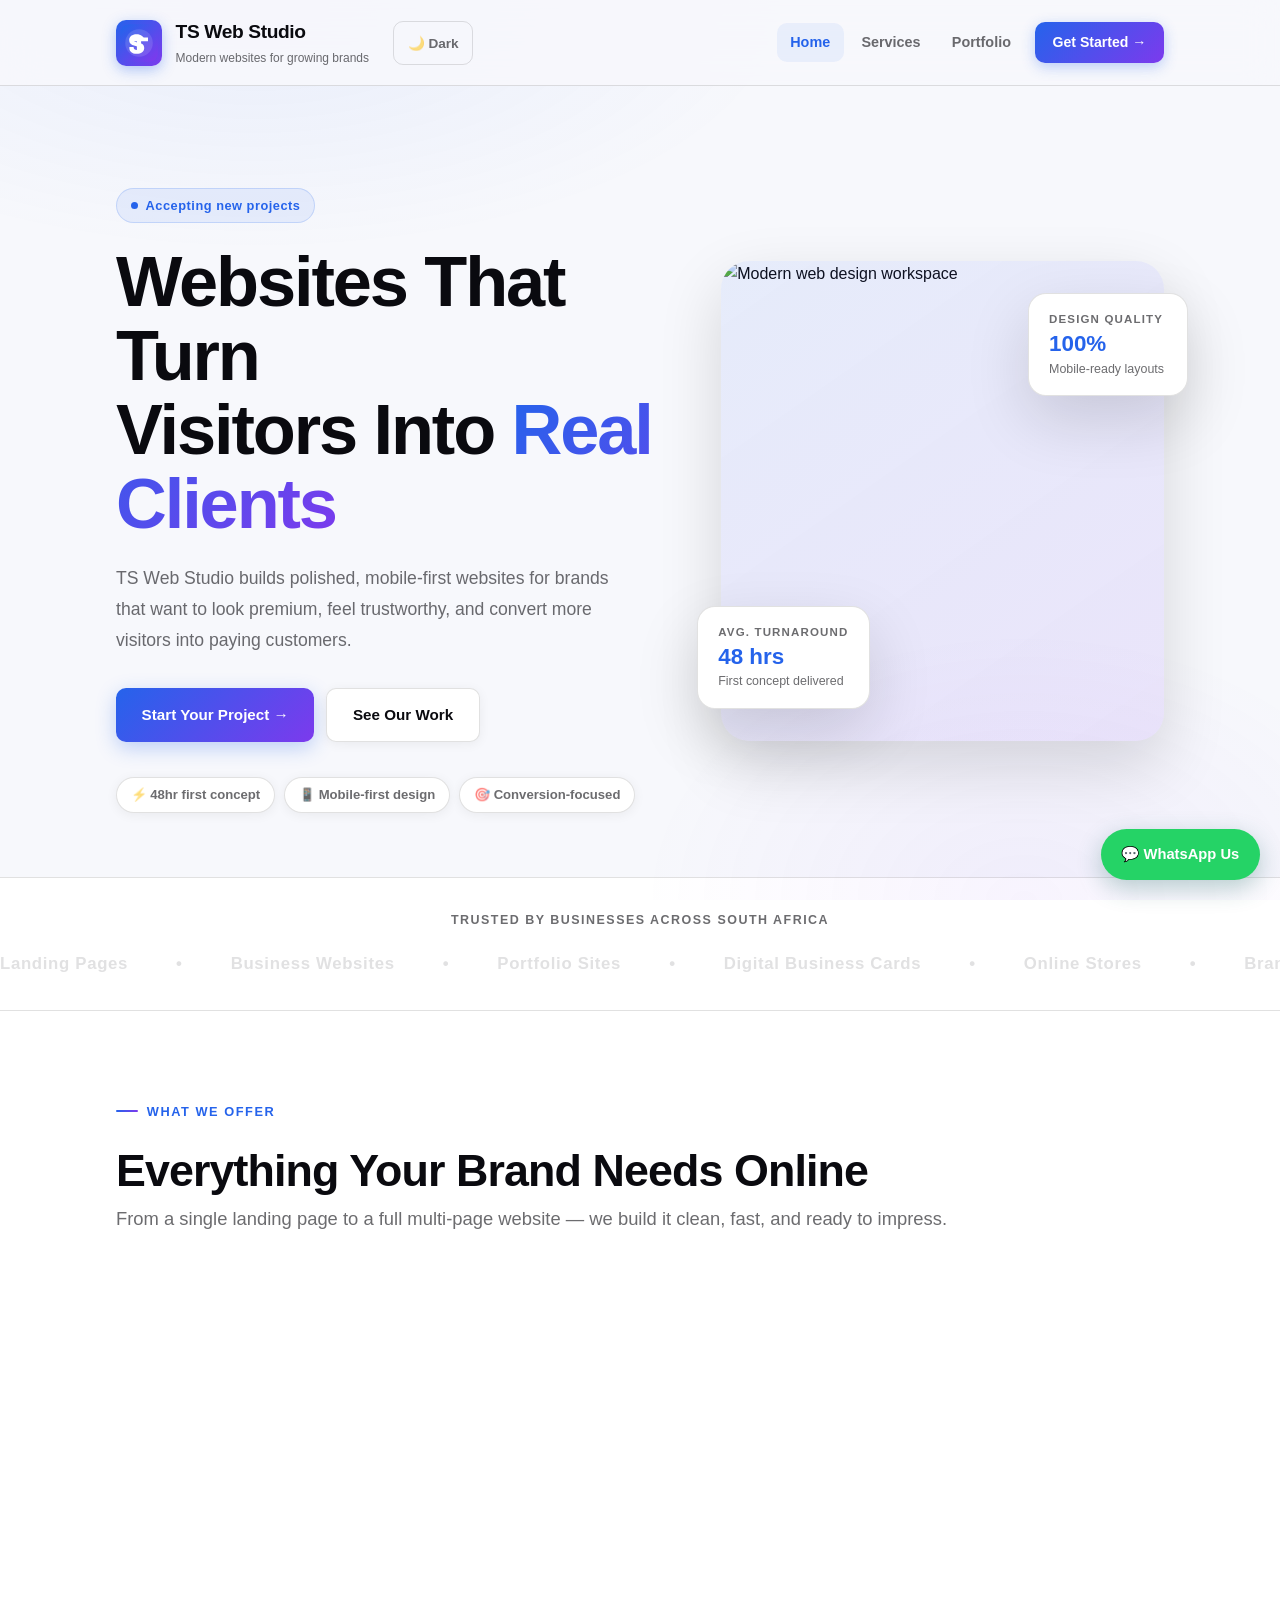
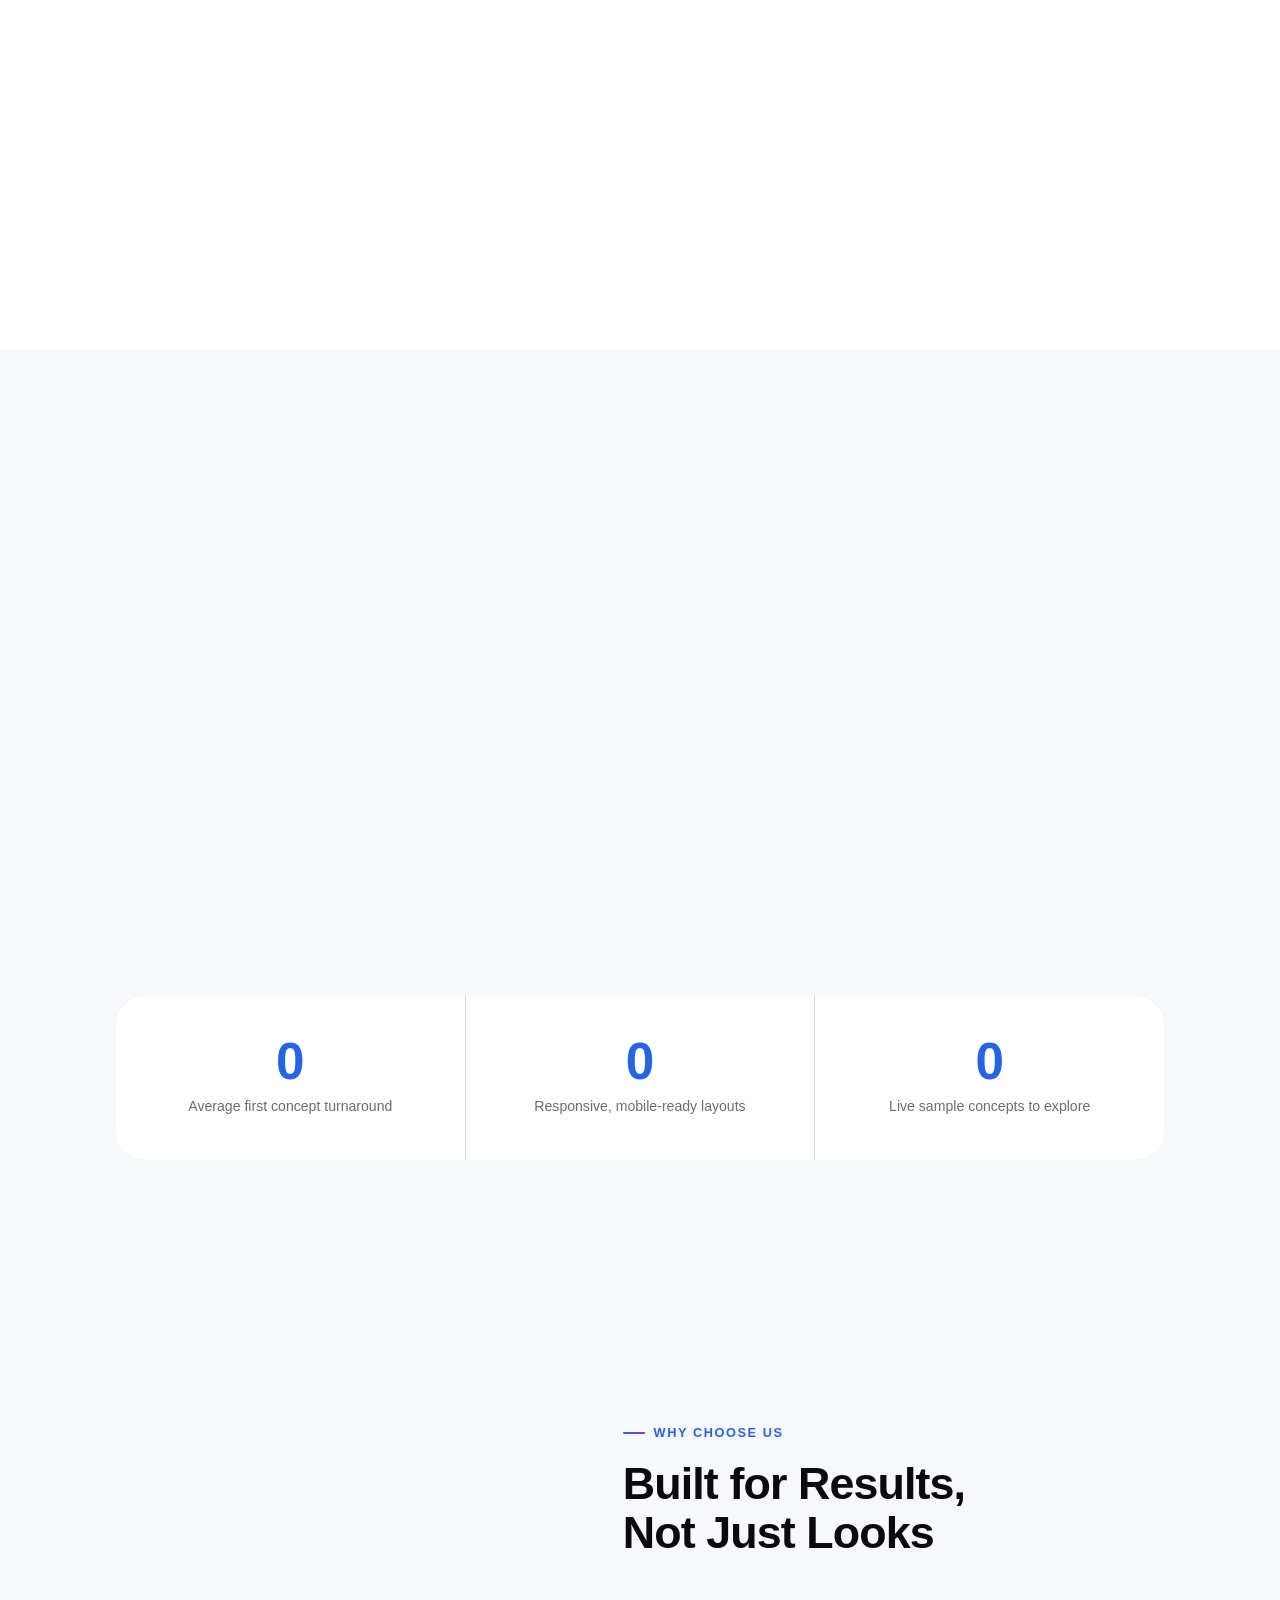
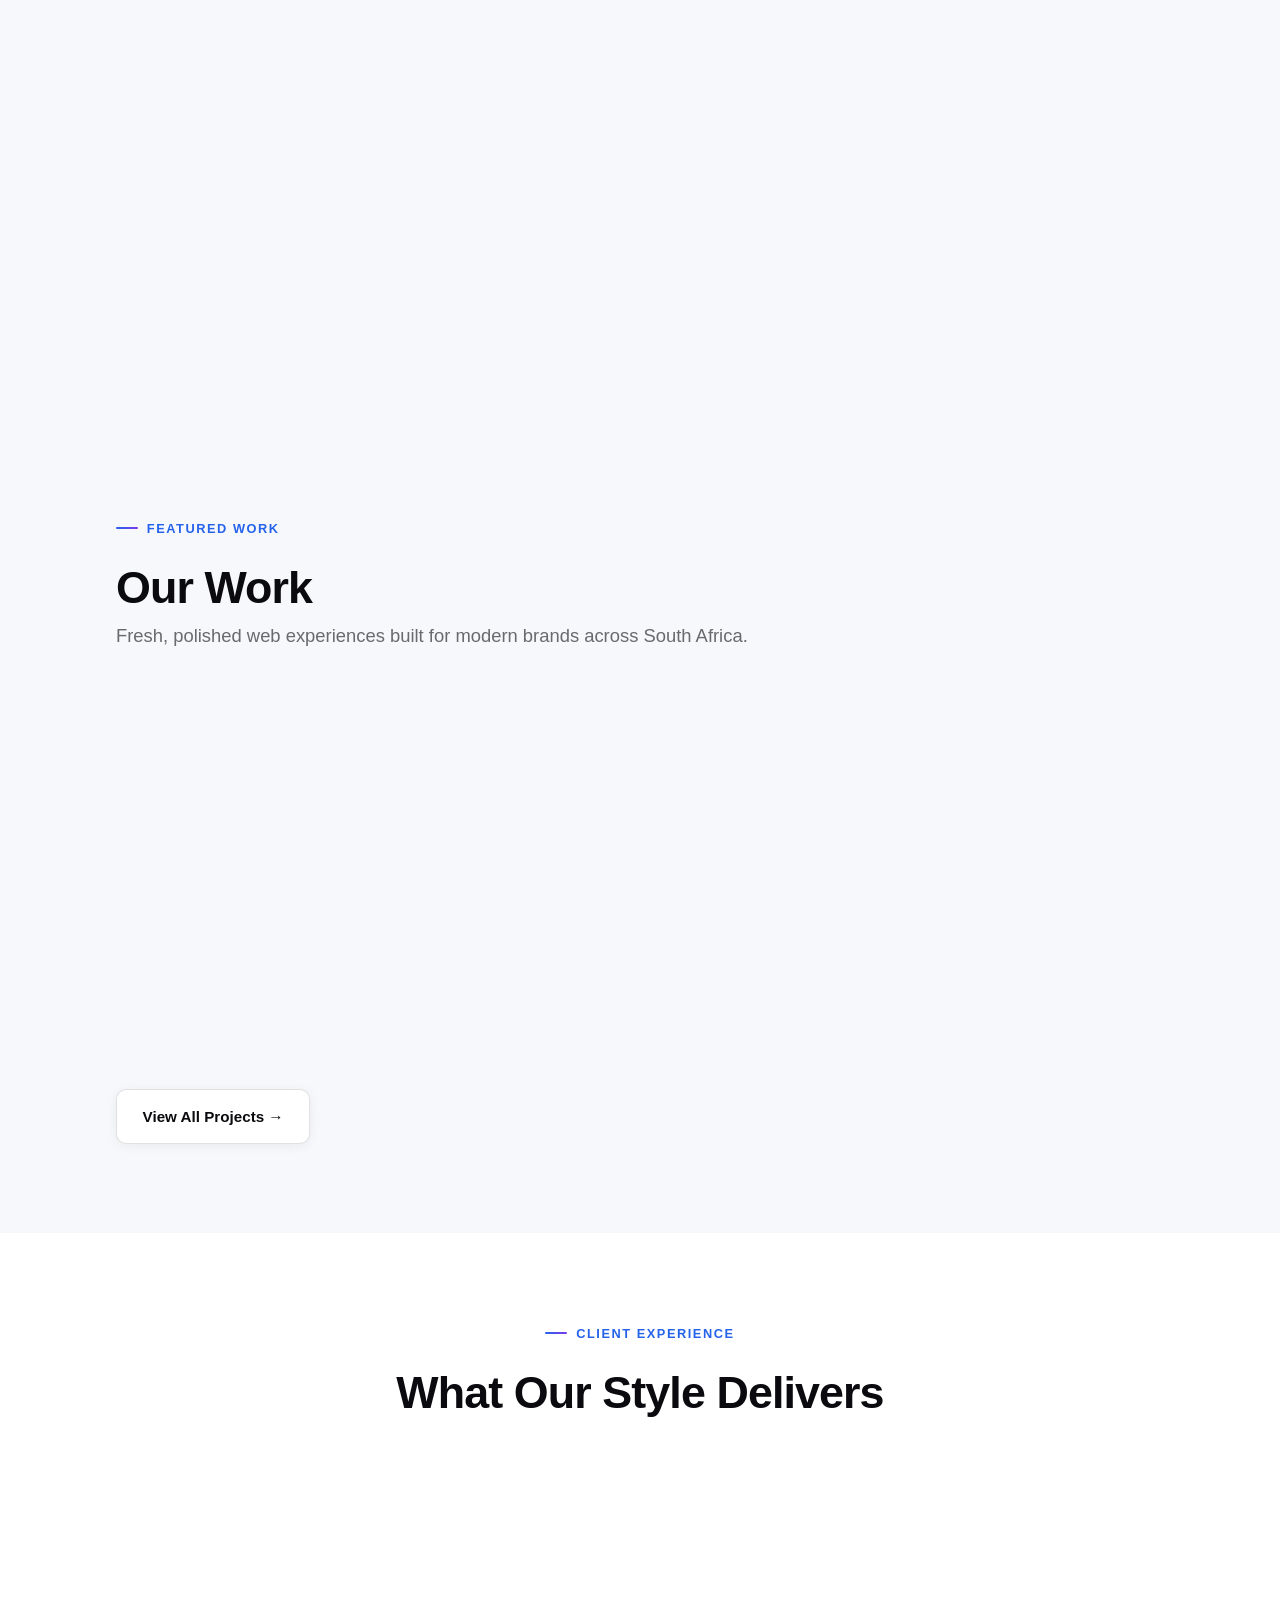
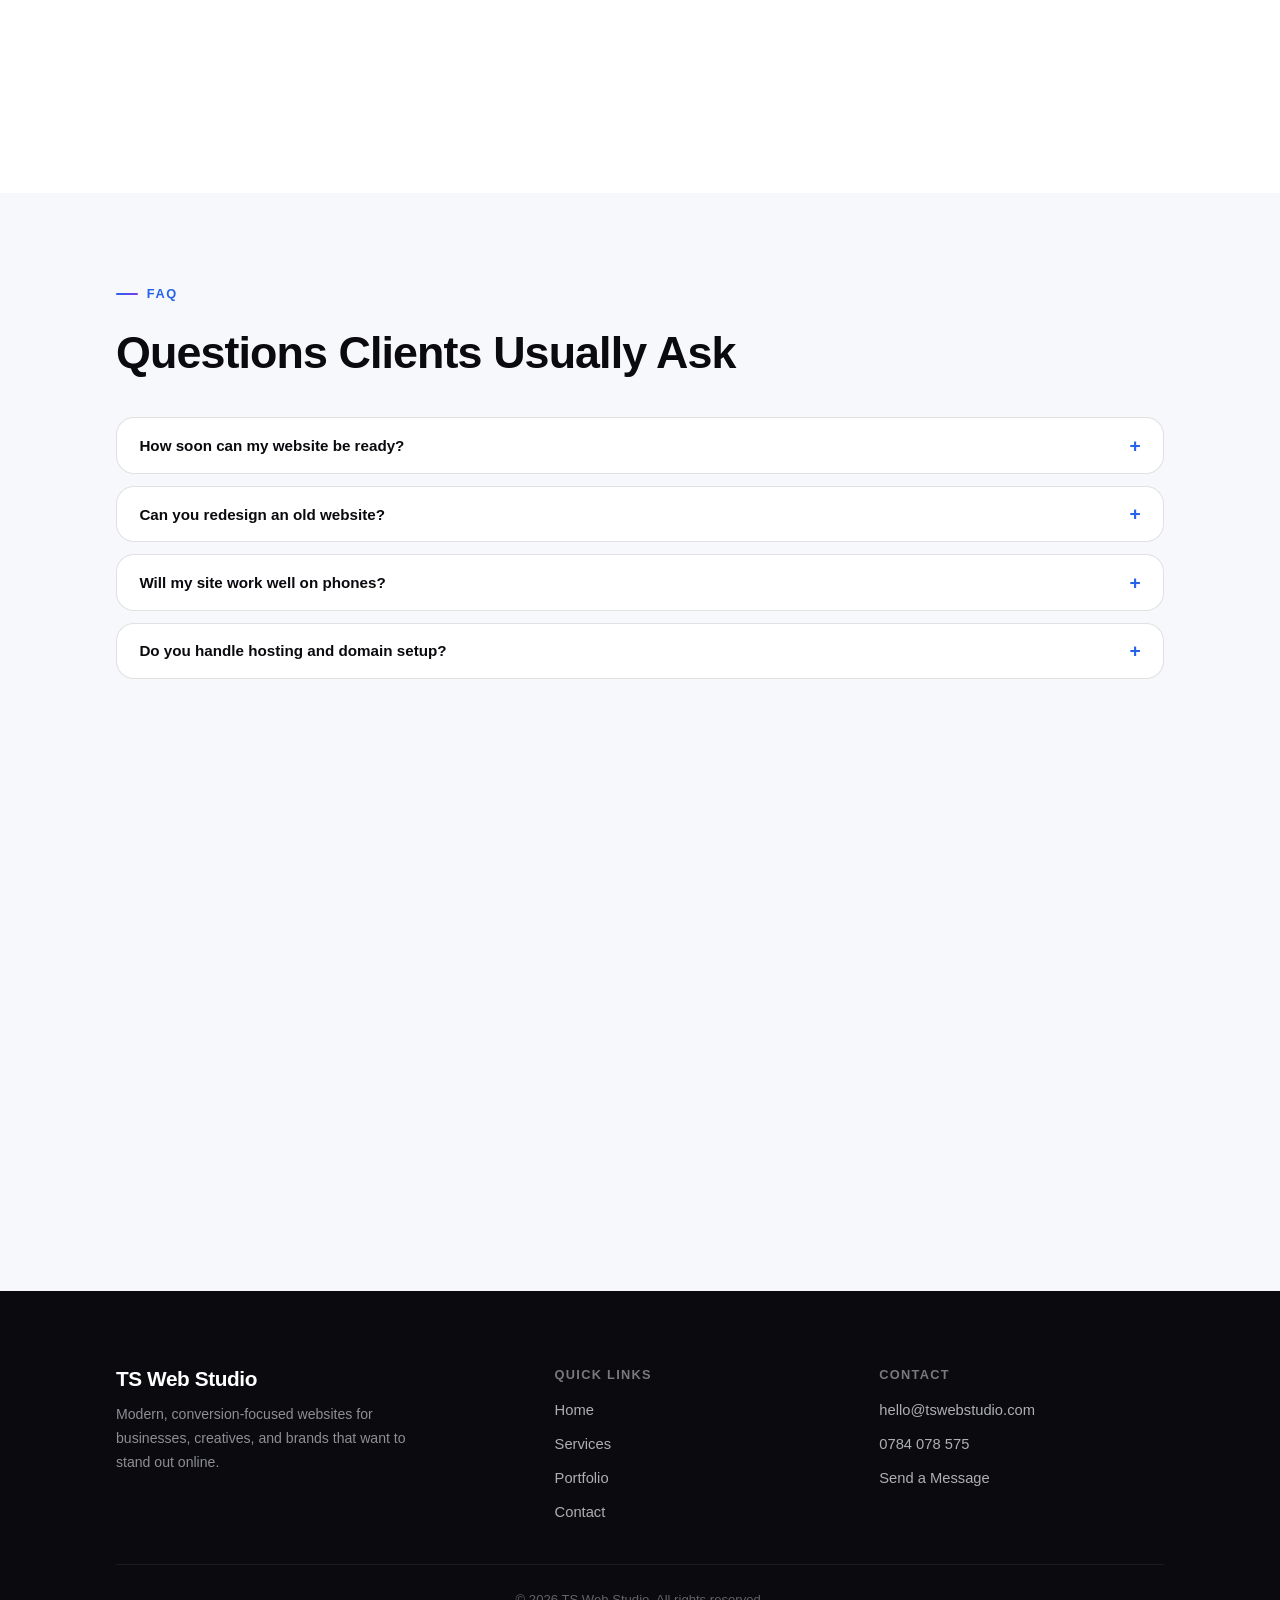
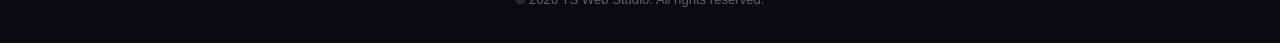
==== commit ab96ff4f: "UI improvement" ====
--- a/index.html
+++ b/index.html
@@ -1,234 +1,418 @@
 <!DOCTYPE html>
 <html lang="en">
 <head>
-    <meta charset="UTF-8">
-    <meta name="viewport" content="width=device-width, initial-scale=1.0">
-    <title>TS Web Studio</title>
-    <link rel="stylesheet" href="styles.css">
-    <script src="script.js" defer></script>
+  <meta charset="UTF-8">
+  <meta name="viewport" content="width=device-width, initial-scale=1.0">
+  <meta http-equiv="Content-Security-Policy" content="default-src 'self' https://fonts.googleapis.com https://fonts.gstatic.com https://images.unsplash.com; script-src 'self'; style-src 'self' https://fonts.googleapis.com; img-src 'self' data: https:; font-src 'self' https://fonts.gstatic.com; connect-src 'self'; frame-src 'none'; object-src 'none'; base-uri 'self'">
+  <meta name="referrer" content="no-referrer-when-downgrade">
+  <title>TS Web Studio — Modern Websites That Convert</title>
+  <link rel="stylesheet" href="styles.css">
+  <script src="script.js" defer></script>
 </head>
 <body>
-    <header class="site-header">
-        <div class="brand">
-            <div class="brand-mark">
-                <img src="images/ts-logo.svg" alt="TS Web Studio logo" class="site-logo">
-            </div>
+
+<!-- ─── HEADER ─── -->
+<header class="site-header">
+  <div class="container">
+    <div class="header-inner">
+      <a href="index.html" class="brand">
+        <div class="brand-mark">
+          <img src="images/ts-logo.svg" alt="TS Web Studio" class="site-logo">
+        </div>
+        <div>
+          <div class="brand-name">TS Web Studio</div>
+          <div class="brand-sub">Modern websites for growing brands</div>
+        </div>
+      </a>
+      <button id="themeToggle" type="button" aria-label="Toggle theme">☀ Light</button>
+      <button class="menu-toggle" type="button" aria-label="Toggle navigation" aria-expanded="false">☰</button>
+      <nav class="nav-links">
+        <a href="index.html" class="active">Home</a>
+        <a href="services.html">Services</a>
+        <a href="portfolio.html">Portfolio</a>
+        <a href="contact.html" class="nav-cta">Get Started →</a>
+      </nav>
+    </div>
+  </div>
+</header>
+
+<div id="toast" class="toast" role="status" aria-live="polite" aria-atomic="true"></div>
+
+<main>
+
+  <!-- ─── HERO ─── -->
+  <section class="hero-section" id="home">
+    <div class="container">
+      <div class="hero-layout">
+        <div class="hero-text">
+          <div class="hero-badge"><span class="dot"></span> Accepting new projects</div>
+          <h2 class="hero-title">
+            Websites That Turn<br>
+            Visitors Into <span class="grad">Real Clients</span>
+          </h2>
+          <p class="hero-lead">
+            TS Web Studio builds polished, mobile-first websites for brands that want to look premium, feel trustworthy, and convert more visitors into paying customers.
+          </p>
+          <div class="hero-actions">
+            <a href="contact.html" class="btn btn-primary">Start Your Project →</a>
+            <a href="portfolio.html" class="btn btn-outline">See Our Work</a>
+          </div>
+          <div class="hero-proof">
+            <span class="proof-chip">⚡ 48hr first concept</span>
+            <span class="proof-chip">📱 Mobile-first design</span>
+            <span class="proof-chip">🎯 Conversion-focused</span>
+          </div>
+        </div>
+
+        <div class="hero-visual">
+          <div class="hero-img-wrap">
+            <img
+              src="https://images.unsplash.com/photo-1551650975-87deedd944c3?w=900&auto=format&fit=crop&q=80"
+              alt="Modern web design workspace"
+              loading="eager">
+          </div>
+          <div class="hero-floating-card hfc-1">
+            <div class="hfc-label">Avg. Turnaround</div>
+            <div class="hfc-value">48 hrs</div>
+            <div class="hfc-sub">First concept delivered</div>
+          </div>
+          <div class="hero-floating-card hfc-2">
+            <div class="hfc-label">Design Quality</div>
+            <div class="hfc-value">100%</div>
+            <div class="hfc-sub">Mobile-ready layouts</div>
+          </div>
+        </div>
+      </div>
+    </div>
+  </section>
+
+  <!-- ─── MARQUEE ─── -->
+  <div class="marquee-section">
+    <div class="marquee-label">Trusted by businesses across South Africa</div>
+    <div class="marquee-track">
+      <span class="marquee-item">Landing Pages</span>
+      <span class="marquee-item">•</span>
+      <span class="marquee-item">Business Websites</span>
+      <span class="marquee-item">•</span>
+      <span class="marquee-item">Portfolio Sites</span>
+      <span class="marquee-item">•</span>
+      <span class="marquee-item">Digital Business Cards</span>
+      <span class="marquee-item">•</span>
+      <span class="marquee-item">Online Stores</span>
+      <span class="marquee-item">•</span>
+      <span class="marquee-item">Brand Identity</span>
+      <span class="marquee-item">•</span>
+      <span class="marquee-item">SEO Setup</span>
+      <span class="marquee-item">•</span>
+      <span class="marquee-item">Landing Pages</span>
+      <span class="marquee-item">•</span>
+      <span class="marquee-item">Business Websites</span>
+      <span class="marquee-item">•</span>
+      <span class="marquee-item">Portfolio Sites</span>
+      <span class="marquee-item">•</span>
+      <span class="marquee-item">Digital Business Cards</span>
+      <span class="marquee-item">•</span>
+      <span class="marquee-item">Online Stores</span>
+      <span class="marquee-item">•</span>
+      <span class="marquee-item">Brand Identity</span>
+      <span class="marquee-item">•</span>
+      <span class="marquee-item">SEO Setup</span>
+      <span class="marquee-item">•</span>
+    </div>
+  </div>
+
+  <!-- ─── SERVICES ─── -->
+  <section class="services-section" id="services">
+    <div class="container">
+      <div class="section-header">
+        <span class="eyebrow">What We Offer</span>
+        <h3 class="heading-lg">Everything Your Brand Needs Online</h3>
+        <p class="body-lg" style="max-width:580px">From a single landing page to a full multi-page website — we build it clean, fast, and ready to impress.</p>
+      </div>
+      <div class="services-grid">
+        <article class="service-card reveal-in">
+          <div class="service-icon">🚀</div>
+          <h4>Landing Pages</h4>
+          <p>High-impact single pages designed to showcase your offer and turn curious visitors into real enquiries.</p>
+          <span class="price-tag">From R1,800</span>
+        </article>
+        <article class="service-card reveal-in">
+          <div class="service-icon">🏢</div>
+          <h4>Business Websites</h4>
+          <p>Multi-page websites that give your company a credible, professional digital home that builds trust fast.</p>
+          <span class="price-tag">From R3,500</span>
+        </article>
+        <article class="service-card reveal-in">
+          <div class="service-icon">🎨</div>
+          <h4>Portfolio Websites</h4>
+          <p>Stylish showcase sites that present your work with confidence — built for creatives, freelancers & agencies.</p>
+          <span class="price-tag">From R2,500</span>
+        </article>
+        <article class="service-card reveal-in">
+          <div class="service-icon">💳</div>
+          <h4>Digital Business Cards</h4>
+          <p>Branded, mobile-first digital cards with clickable links, QR-ready design, and optional website bundles.</p>
+          <span class="price-tag">From R980</span>
+        </article>
+        <article class="service-card reveal-in">
+          <div class="service-icon">🛒</div>
+          <h4>Online Stores</h4>
+          <p>Clean, conversion-focused e-commerce setups for brands ready to sell products or services online.</p>
+          <span class="price-tag">From R5,200</span>
+        </article>
+        <article class="service-card reveal-in">
+          <div class="service-icon">📈</div>
+          <h4>SEO & Maintenance</h4>
+          <p>Keep your site ranked, fast, and up to date. Monthly maintenance packages available for all sites.</p>
+          <span class="price-tag">From R350/mo</span>
+        </article>
+      </div>
+    </div>
+  </section>
+
+  <!-- ─── FEATURE BLEED ─── -->
+  <section class="feature-section">
+    <div class="container">
+      <div class="feature-bleed reveal-in">
+        <img
+          src="https://images.unsplash.com/photo-1519389950473-47ba0277781c?w=1400&auto=format&fit=crop&q=80"
+          alt="Professional team working on website design">
+        <div class="feature-copy">
+          <span class="eyebrow">Our Standard</span>
+          <h3>Designs That Look Premium on Every Screen</h3>
+          <p>We combine modern visuals, clear messaging, and polished layouts to help your brand make a strong first impression — on phones, tablets, and desktops.</p>
+          <a href="portfolio.html" class="btn btn-white">View Our Portfolio →</a>
+        </div>
+      </div>
+    </div>
+  </section>
+
+  <!-- ─── STATS ─── -->
+  <section>
+    <div class="container">
+      <div class="stats-strip">
+        <div class="stat-block">
+          <strong class="count-up" data-target="48" data-suffix=" hrs">0</strong>
+          <span>Average first concept turnaround</span>
+        </div>
+        <div class="stat-block">
+          <strong class="count-up" data-target="100" data-suffix="%">0</strong>
+          <span>Responsive, mobile-ready layouts</span>
+        </div>
+        <div class="stat-block">
+          <strong class="count-up" data-target="3" data-suffix="+">0</strong>
+          <span>Live sample concepts to explore</span>
+        </div>
+      </div>
+    </div>
+  </section>
+
+  <!-- ─── WHY US ─── -->
+  <section id="about">
+    <div class="container">
+      <div class="why-layout">
+        <div class="why-img reveal-in">
+          <img
+            src="https://images.unsplash.com/photo-1507003211169-0a1dd7228f2d?w=800&auto=format&fit=crop&q=80"
+            alt="Web designer working on a project">
+        </div>
+        <div>
+          <span class="eyebrow">Why Choose Us</span>
+          <h3 class="heading-lg" style="margin-bottom:1.75rem">Built for Results,<br>Not Just Looks</h3>
+          <div class="why-points">
+            <div class="why-point reveal-in">
+              <div class="why-num">1</div>
+              <div>
+                <h5>Clear Brand Messaging</h5>
+                <p>We organise your content so visitors instantly understand who you are, what you offer, and why they should trust you.</p>
+              </div>
+            </div>
+            <div class="why-point reveal-in">
+              <div class="why-num">2</div>
+              <div>
+                <h5>Premium Visual Style</h5>
+                <p>Modern layouts, strong spacing, bold imagery, and refined colour — creating a polished presence that stands out.</p>
+              </div>
+            </div>
+            <div class="why-point reveal-in">
+              <div class="why-num">3</div>
+              <div>
+                <h5>Conversion-Focused CTAs</h5>
+                <p>Every section is designed to guide visitors toward getting in touch, booking a call, or requesting a quote.</p>
+              </div>
+            </div>
+            <div class="why-point reveal-in">
+              <div class="why-num">4</div>
+              <div>
+                <h5>Fast & Affordable</h5>
+                <p>World-class quality without agency price tags — built for South African entrepreneurs and growing brands.</p>
+              </div>
+            </div>
+          </div>
+        </div>
+      </div>
+    </div>
+  </section>
+
+  <!-- ─── PORTFOLIO PREVIEW ─── -->
+  <section class="showcase-section" id="portfolio">
+    <div class="container">
+      <div class="section-header">
+        <span class="eyebrow">Featured Work</span>
+        <h3 class="heading-lg">Our Work</h3>
+        <p class="body-lg" style="max-width:520px">Fresh, polished web experiences built for modern brands across South Africa.</p>
+      </div>
+      <div class="showcase-grid">
+        <article class="project-card reveal-in">
+          <img class="project-card-img" src="https://images.unsplash.com/photo-1560472354-b33ff0c44a43?w=600&auto=format&fit=crop&q=80" alt="Glow Beauty Studio website">
+          <div class="project-card-body">
+            <span class="project-tag">Brand Launch</span>
+            <h4>Glow Beauty Studio</h4>
+            <p>A soft, modern website for a beauty brand focused on trust, elegance, and online bookings.</p>
+          </div>
+        </article>
+        <article class="project-card reveal-in">
+          <img class="project-card-img" src="https://images.unsplash.com/photo-1497366216548-37526070297c?w=600&auto=format&fit=crop&q=80" alt="NextPath Consulting website">
+          <div class="project-card-body">
+            <span class="project-tag">Corporate Site</span>
+            <h4>NextPath Consulting</h4>
+            <p>A structured multi-page business website built to communicate professionalism and expertise.</p>
+          </div>
+        </article>
+        <article class="project-card reveal-in">
+          <img class="project-card-img" src="https://images.unsplash.com/photo-1452457807411-4979b707c5be?w=600&auto=format&fit=crop&q=80" alt="Mpho Visuals portfolio">
+          <div class="project-card-body">
+            <span class="project-tag">Creative Portfolio</span>
+            <h4>Mpho Visuals</h4>
+            <p>A portfolio concept that puts the work first while keeping the overall experience stylish and simple.</p>
+          </div>
+        </article>
+      </div>
+      <div style="text-align:center;margin-top:2rem">
+        <a href="portfolio.html" class="btn btn-outline">View All Projects →</a>
+      </div>
+    </div>
+  </section>
+
+  <!-- ─── TESTIMONIALS ─── -->
+  <section class="testimonials-section">
+    <div class="container">
+      <div class="section-header centered">
+        <span class="eyebrow">Client Experience</span>
+        <h3 class="heading-lg">What Our Style Delivers</h3>
+      </div>
+      <div class="testimonial-grid">
+        <article class="testimonial reveal-in">
+          <p class="testimonial-quote">The site looked professional from day one. Clients mention it every time they reach out — it's given my brand so much credibility.</p>
+          <div class="testimonial-author">
+            <img class="t-avatar" src="https://images.unsplash.com/photo-1494790108377-be9c29b29330?w=80&auto=format&fit=crop&q=80" alt="Lerato M.">
             <div>
-                <h1>TS Web Studio</h1>
-                <p>Modern websites for growing brands</p>
-            </div>
-        </div>
-
-        <button id="themeToggle" class="btn secondary" type="button" aria-label="Toggle theme">Dark Mode</button>
-        <button class="menu-toggle" type="button" aria-label="Toggle navigation" aria-expanded="false">☰</button>
-
-        <nav class="nav-links">
-            <a href="index.html" class="active">Home</a>
-            <a href="services.html">Services</a>
-            <a href="portfolio.html">Portfolio</a>
-            <a href="contact.html">Contact</a>
-        </nav>
-    </header>
-
-    <div id="toast" class="toast" role="status" aria-live="polite" aria-atomic="true"></div>
-
-    <main>
-        <section class="hero" id="home">
-            <div class="hero-text">
-                <p class="tag">Creative • Clean • Professional</p>
-                <h2>Modern Websites That Turn First-Time Visitors Into Real Clients</h2>
-                <p>
-                    TS Web Studio creates polished, mobile-first websites for brands that want
-                    to look trustworthy, feel premium, and convert more visitors into enquiries.
-                </p>
-
-                <div class="hero-actions">
-                    <a href="contact.html" class="btn primary">Start Your Project</a>
-                    <a href="portfolio.html" class="btn secondary">See Our Work</a>
-                </div>
-
-                <div class="hero-proof">
-                    <span>⚡ Fast turnaround</span>
-                    <span>📱 Mobile-first design</span>
-                    <span>🎯 Conversion-focused layouts</span>
-                </div>
-            </div>
-
-            <div class="hero-panel">
-                <img src="images/home-photo.jpg" alt="Modern web design workspace with screens" class="feature-image">
-                <div class="mini-card">
-                    <strong>Fast</strong>
-                    <span>Responsive designs for all devices</span>
-                </div>
-                <div class="mini-card">
-                    <strong>Modern</strong>
-                    <span>Clean layouts with a professional finish</span>
-                </div>
-                <div class="mini-card">
-                    <strong>Effective</strong>
-                    <span>Built to attract attention and convert visitors</span>
-                </div>
-            </div>
-        </section>
-
-        <section class="content-section banner-section">
-            <div class="banner-card">
-                <img src="images/banner-photo.jpg" alt="Wide web studio workspace banner" class="banner-image">
-                <div class="banner-copy">
-                    <p class="tag">Featured Banner</p>
-                    <h3>Designs That Look Premium on Every Screen</h3>
-                    <p>We combine modern visuals, clear messaging, and polished layouts to help brands stand out online.</p>
-                </div>
-            </div>
-        </section>
-
-        <section class="content-section">
-            <div class="stat-strip premium-stats">
-                <div class="stat-item">
-                    <strong class="count-up" data-target="48" data-suffix=" hrs">0</strong>
-                    <span>Average first concept turnaround</span>
-                </div>
-                <div class="stat-item">
-                    <strong class="count-up" data-target="100" data-suffix="%">0</strong>
-                    <span>Responsive, mobile-ready layouts</span>
-                </div>
-                <div class="stat-item">
-                    <strong class="count-up" data-target="3" data-suffix="+">0</strong>
-                    <span>Live sample site concepts ready to explore</span>
-                </div>
-            </div>
-        </section>
-
-        <section class="content-section" id="services">
-            <div class="section-heading">
-                <p class="tag">What We Offer</p>
-                <h3>Our Services</h3>
-            </div>
-
-            <div class="card-grid">
-                <article class="card">
-                    <h4>Landing Pages</h4>
-                    <p>High-impact pages designed to showcase your offer clearly and beautifully.</p>
-                </article>
-                <article class="card">
-                    <h4>Business Websites</h4>
-                    <p>Professional multi-section websites that build trust and support your brand.</p>
-                </article>
-                <article class="card">
-                    <h4>Portfolio Websites</h4>
-                    <p>Stylish portfolio layouts that help you present your work with confidence.</p>
-                </article>
-            </div>
-        </section>
-
-        <section class="content-section alt-section">
-            <div class="section-heading">
-                <p class="tag">Why Choose Us</p>
-                <h3>Built for Results, Not Just Looks</h3>
-            </div>
-
-            <div class="card-grid">
-                <article class="card feature-card">
-                    <h4>Clear Brand Messaging</h4>
-                    <p>We organise your content so visitors quickly understand who you are, what you offer, and why they should trust you.</p>
-                </article>
-                <article class="card feature-card">
-                    <h4>Premium Visual Style</h4>
-                    <p>Modern layouts, strong spacing, bold imagery, and refined colours create a polished online presence.</p>
-                </article>
-                <article class="card feature-card">
-                    <h4>Conversion-Focused CTAs</h4>
-                    <p>Every section is designed to gently guide visitors toward getting in touch, booking, or requesting a quote.</p>
-                </article>
-            </div>
-        </section>
-
-        <section class="content-section alt-section" id="portfolio">
-            <div class="section-heading">
-                <p class="tag">Featured Area</p>
-                <h3>Our Work</h3>
-            </div>
-
-            <div class="showcase-box">
-                <p>Fresh, polished web experiences built for modern brands.</p>
-                <span>Explore sample project ideas and see the style we can bring to your business.</span>
-                <div class="hero-actions">
-                    <a href="portfolio.html" class="btn primary">View Portfolio</a>
-                    <a href="contact.html" class="btn secondary">Request a Quote</a>
-                </div>
-            </div>
-        </section>
-
-        <section class="content-section" id="contact">
-            <div class="section-heading">
-                <p class="tag">Let's Connect</p>
-                <h3>Contact Us</h3>
-            </div>
-
-            <div class="contact-box">
-                <p><strong>WhatsApp:</strong> <a href="https://wa.me/27784078575?text=Hi%20TS%20Web%20Studio%2C%20I%20want%20a%20website." target="_blank" rel="noreferrer">0784078575</a></p>
-                <p><strong>Email:</strong> <a href="mailto:hello@tswebstudio.com">hello@tswebstudio.com</a></p>
-                <p><strong>Reply time:</strong> Usually within a few hours</p>
-                <div class="hero-actions">
-                    <a href="contact.html" class="btn primary">Contact Page</a>
-                    <a href="https://wa.me/27784078575?text=Hi%20TS%20Web%20Studio%2C%20I%20want%20a%20website." class="btn secondary" target="_blank" rel="noreferrer">Chat on WhatsApp</a>
-                </div>
-            </div>
-        </section>
-        <section class="content-section">
-            <div class="section-heading">
-                <p class="tag">FAQ</p>
-                <h3>Questions Clients Usually Ask</h3>
-            </div>
-
-            <div class="faq-list">
-                <article class="faq-item">
-                    <button class="faq-question" type="button">How soon can my website be ready?<span>+</span></button>
-                    <div class="faq-answer">
-                        <p>Simple landing pages can move quickly, while larger websites take longer depending on content, pages, and revisions.</p>
-                    </div>
-                </article>
-
-                <article class="faq-item">
-                    <button class="faq-question" type="button">Can you redesign an old website?<span>+</span></button>
-                    <div class="faq-answer">
-                        <p>Yes. We can refresh outdated layouts and turn them into something cleaner, faster, and more modern.</p>
-                    </div>
-                </article>
-
-                <article class="faq-item">
-                    <button class="faq-question" type="button">Will my site work well on phones?<span>+</span></button>
-                    <div class="faq-answer">
-                        <p>Absolutely. Every page is designed to remain clear, readable, and attractive across mobile, tablet, and desktop screens.</p>
-                    </div>
-                </article>
-            </div>
-        </section>
-    </main>
-
-    <footer class="site-footer">
-        <div class="footer-grid">
+              <div class="t-name">Lerato M.</div>
+              <div class="t-role">Beauty Salon Owner, JHB</div>
+            </div>
+          </div>
+        </article>
+        <article class="testimonial reveal-in">
+          <p class="testimonial-quote">Fast turnaround, clean design, and they understood exactly what I needed. Worth every rand. My enquiries doubled within a month.</p>
+          <div class="testimonial-author">
+            <img class="t-avatar" src="https://images.unsplash.com/photo-1507003211169-0a1dd7228f2d?w=80&auto=format&fit=crop&q=80" alt="Thabo K.">
             <div>
-                <h3>TS Web Studio</h3>
-                <p>Modern, conversion-focused websites for businesses, creatives, and brands that want to stand out online.</p>
-            </div>
+              <div class="t-name">Thabo K.</div>
+              <div class="t-role">Consulting Firm, PTA</div>
+            </div>
+          </div>
+        </article>
+        <article class="testimonial reveal-in">
+          <p class="testimonial-quote">My portfolio finally looks the way my work feels. The mobile design is flawless and I love how easy it is to share the link.</p>
+          <div class="testimonial-author">
+            <img class="t-avatar" src="https://images.unsplash.com/photo-1438761681033-6461ffad8d80?w=80&auto=format&fit=crop&q=80" alt="Ayanda D.">
             <div>
-                <h4>Quick Links</h4>
-                <div class="footer-links">
-                    <a href="INDEX.html">Home</a>
-                    <a href="services.html">Services</a>
-                    <a href="portfolio.html">Portfolio</a>
-                    <a href="contact.html">Contact</a>
-                </div>
-            </div>
-            <div>
-                <h4>Contact</h4>
-                <p><a href="mailto:hello@tswebstudio.com">hello@tswebstudio.com</a></p>
-                <p><a href="https://wa.me/27784078575?text=Hi%20TS%20Web%20Studio%2C%20I%20would%20like%20a%20website." target="_blank" rel="noreferrer">0784078575</a></p>
-            </div>
-        </div>
-        <p class="footer-bottom">&copy; <span class="footer-year">2026</span> TS Web Studio. All rights reserved.</p>
-    </footer>
-    <a href="https://wa.me/27784078575?text=Hi%20TS%20Web%20Studio%2C%20I%20would%20like%20a%20website." class="floating-cta" target="_blank" rel="noreferrer">WhatsApp</a>
+              <div class="t-name">Ayanda D.</div>
+              <div class="t-role">Freelance Photographer, CPT</div>
+            </div>
+          </div>
+        </article>
+      </div>
+    </div>
+  </section>
+
+  <!-- ─── FAQ ─── -->
+  <section>
+    <div class="container">
+      <div class="section-header">
+        <span class="eyebrow">FAQ</span>
+        <h3 class="heading-lg">Questions Clients Usually Ask</h3>
+      </div>
+      <div class="faq-list">
+        <article class="faq-item">
+          <button class="faq-question" type="button">How soon can my website be ready?<span>+</span></button>
+          <div class="faq-answer"><p>Simple landing pages can move very quickly — often within a few days. Larger multi-page sites depend on content, pages, and revision rounds. We'll give you a clear timeline before we start.</p></div>
+        </article>
+        <article class="faq-item">
+          <button class="faq-question" type="button">Can you redesign an old website?<span>+</span></button>
+          <div class="faq-answer"><p>Absolutely. We can refresh outdated layouts and turn them into something cleaner, faster, and more modern — keeping what works and removing what doesn't.</p></div>
+        </article>
+        <article class="faq-item">
+          <button class="faq-question" type="button">Will my site work well on phones?<span>+</span></button>
+          <div class="faq-answer"><p>Every page we build is designed mobile-first — meaning it's tested on small screens first, then scaled up. Your site will look sharp on every device.</p></div>
+        </article>
+        <article class="faq-item">
+          <button class="faq-question" type="button">Do you handle hosting and domain setup?<span>+</span></button>
+          <div class="faq-answer"><p>We can guide you through hosting and domain setup, or you can handle it yourself. We make the process easy with clear step-by-step instructions.</p></div>
+        </article>
+      </div>
+    </div>
+  </section>
+
+  <!-- ─── CTA BAND ─── -->
+  <section>
+    <div class="container">
+      <div class="cta-band reveal-in">
+        <h3>Ready for a Website That Actually Works?</h3>
+        <p>Let's build a clean, modern online presence that turns visitors into clients — fast.</p>
+        <div class="btn-group">
+          <a href="contact.html" class="btn btn-white">Start Your Project →</a>
+          <a href="https://wa.me/27784078575?text=Hi%20TS%20Web%20Studio%2C%20I%20would%20like%20a%20website." class="btn btn-ghost" target="_blank" rel="noopener noreferrer">💬 Chat on WhatsApp</a>
+        </div>
+      </div>
+    </div>
+  </section>
+
+</main>
+
+<!-- ─── FOOTER ─── -->
+<footer class="site-footer">
+  <div class="container">
+    <div class="footer-grid">
+      <div class="footer-brand">
+        <h3>TS Web Studio</h3>
+        <p>Modern, conversion-focused websites for businesses, creatives, and brands that want to stand out online.</p>
+      </div>
+      <div class="footer-col">
+        <h4>Quick Links</h4>
+        <div class="footer-links">
+          <a href="index.html">Home</a>
+          <a href="services.html">Services</a>
+          <a href="portfolio.html">Portfolio</a>
+          <a href="contact.html">Contact</a>
+        </div>
+      </div>
+      <div class="footer-col">
+        <h4>Contact</h4>
+        <div class="footer-links">
+          <a href="mailto:hello@tswebstudio.com">hello@tswebstudio.com</a>
+          <a href="https://wa.me/27784078575" target="_blank" rel="noopener noreferrer">0784 078 575</a>
+          <a href="contact.html">Send a Message</a>
+        </div>
+      </div>
+    </div>
+    <p class="footer-bottom">&copy; <span class="footer-year">2026</span> TS Web Studio. All rights reserved.</p>
+  </div>
+</footer>
+
+<a href="https://wa.me/27784078575?text=Hi%20TS%20Web%20Studio%2C%20I%20would%20like%20a%20website." class="floating-cta" target="_blank" rel="noopener noreferrer">
+  💬 WhatsApp Us
+</a>
+
 </body>
-</html>+</html>
--- a/styles.css
+++ b/styles.css
@@ -1,1013 +1,1741 @@
-* {
-    box-sizing: border-box;
-}
-
+@import url('https://fonts.googleapis.com/css2?family=Syne:wght@400;500;600;700;800&family=Inter:wght@300;400;500;600;700&display=swap');
+
+/* ─────────────────────────────────────────
+   TOKENS
+───────────────────────────────────────── */
 :root {
-    --primary: #2563eb;
-    --primary-dark: #173ea5;
-    --accent: #7c3aed;
-    --text: #1f2937;
-    --muted: #6b7280;
-    --surface: #ffffff;
-    --soft: #f3f6fb;
-    --border: rgba(37, 99, 235, 0.12);
-    --shadow: 0 18px 45px rgba(15, 23, 42, 0.08);
-}
+  --ink:       #0a0a0f;
+  --ink-60:    rgba(10,10,15,0.6);
+  --ink-20:    rgba(10,10,15,0.12);
+  --white:     #ffffff;
+  --off-white: #f7f8fc;
+  --blue:      #2563eb;
+  --blue-dark: #1740b0;
+  --violet:    #7c3aed;
+  --glow:      rgba(37,99,235,0.18);
+  --green-wa:  #25D366;
+
+  --shadow-sm: 0 2px 12px rgba(10,10,15,0.06);
+  --shadow:    0 8px 32px  rgba(10,10,15,0.10);
+  --shadow-lg: 0 24px 64px rgba(10,10,15,0.14);
+
+  --radius-sm: 10px;
+  --radius:    18px;
+  --radius-lg: 28px;
+  --radius-xl: 40px;
+
+  --font-display: 'Syne', sans-serif;
+  --font-body:    'Inter', sans-serif;
+
+  --ease-out: cubic-bezier(0.22,1,0.36,1);
+}
+
+/* dark-mode overrides */
+body.dark-mode {
+  --ink:       #f0f2f8;
+  --ink-60:    rgba(240,242,248,0.6);
+  --ink-20:    rgba(240,242,248,0.12);
+  --white:     #0f1120;
+  --off-white: #161929;
+  --glow:      rgba(96,165,250,0.14);
+  --shadow-sm: 0 2px 12px rgba(0,0,0,0.28);
+  --shadow:    0 8px 32px  rgba(0,0,0,0.32);
+  --shadow-lg: 0 24px 64px rgba(0,0,0,0.40);
+}
+
+/* ─────────────────────────────────────────
+   RESET / BASE
+───────────────────────────────────────── */
+*, *::before, *::after { box-sizing: border-box; margin: 0; padding: 0; }
+html { scroll-behavior: smooth; -webkit-text-size-adjust: 100%; }
 
 body {
-    margin: 0;
-    font-family: "Segoe UI", Arial, sans-serif;
-    color: var(--text);
-    line-height: 1.6;
-    background:
-        radial-gradient(circle at top left, rgba(124, 58, 237, 0.14), transparent 22%),
-        linear-gradient(135deg, #f8fbff, #eef4ff);
-}
-
-body.dark-mode {
-    background: #0b1120;
-    color: #e5e7eb;
+  font-family: var(--font-body);
+  font-size: 1rem;
+  line-height: 1.65;
+  color: var(--ink);
+  background: var(--off-white);
+  transition: background 0.3s, color 0.3s;
+  overflow-x: hidden;
+}
+
+/* page-level ambient gradient */
+body::before {
+  content: '';
+  position: fixed;
+  inset: 0;
+  background:
+    radial-gradient(ellipse 60% 40% at 20% 0%, rgba(37,99,235,0.07) 0%, transparent 70%),
+    radial-gradient(ellipse 50% 50% at 80% 100%, rgba(124,58,237,0.06) 0%, transparent 60%);
+  pointer-events: none;
+  z-index: 0;
+}
+
+body.dark-mode::before {
+  background:
+    radial-gradient(ellipse 60% 40% at 20% 0%, rgba(37,99,235,0.12) 0%, transparent 70%),
+    radial-gradient(ellipse 50% 50% at 80% 100%, rgba(124,58,237,0.10) 0%, transparent 60%);
+}
+
+a { text-decoration: none; color: inherit; }
+img { display: block; max-width: 100%; }
+
+/* ─────────────────────────────────────────
+   LAYOUT HELPERS
+───────────────────────────────────────── */
+.container {
+  width: min(100%, 1160px);
+  margin-inline: auto;
+  padding-inline: clamp(1rem, 5vw, 3.5rem);
+  position: relative;
+  z-index: 1;
+}
+
+section { padding-block: clamp(3rem, 7vw, 6rem); }
+
+/* ─────────────────────────────────────────
+   TYPOGRAPHY
+───────────────────────────────────────── */
+h1, h2, h3, h4 {
+  font-family: var(--font-display);
+  line-height: 1.1;
+  letter-spacing: -0.02em;
+  color: var(--ink);
+}
+
+.display {
+  font-size: clamp(2.6rem, 6vw, 4.8rem);
+  font-weight: 800;
+  letter-spacing: -0.03em;
+  line-height: 1.05;
+}
+
+.heading-lg  { font-size: clamp(1.9rem, 3.5vw, 2.9rem); font-weight: 700; }
+.heading-md  { font-size: clamp(1.4rem, 2.4vw, 2rem);   font-weight: 700; }
+.heading-sm  { font-size: 1.2rem; font-weight: 700; }
+.body-lg     { font-size: 1.15rem; line-height: 1.75; color: var(--ink-60); }
+.body-md     { font-size: 1rem;    line-height: 1.7;  color: var(--ink-60); }
+
+.eyebrow {
+  display: inline-flex;
+  align-items: center;
+  gap: 0.55rem;
+  font-family: var(--font-body);
+  font-size: 0.8rem;
+  font-weight: 700;
+  letter-spacing: 0.12em;
+  text-transform: uppercase;
+  color: var(--blue);
+  margin-bottom: 1rem;
+}
+
+.eyebrow::before {
+  content: '';
+  display: block;
+  width: 22px;
+  height: 2px;
+  background: linear-gradient(90deg, var(--blue), var(--violet));
+  border-radius: 2px;
+}
+
+/* ─────────────────────────────────────────
+   TOAST
+───────────────────────────────────────── */
+.toast {
+  position: fixed;
+  bottom: 1.5rem;
+  left: 50%;
+  transform: translateX(-50%) translateY(80px);
+  background: var(--ink);
+  color: var(--white);
+  border-radius: 999px;
+  padding: 0.7rem 1.4rem;
+  font-size: 0.9rem;
+  font-weight: 600;
+  z-index: 9999;
+  box-shadow: var(--shadow-lg);
+  opacity: 0;
+  pointer-events: none;
+  transition: transform 0.4s var(--ease-out), opacity 0.4s ease;
+}
+
+.toast.show {
+  transform: translateX(-50%) translateY(0);
+  opacity: 1;
+  pointer-events: auto;
+  animation: fadeout 3.5s ease forwards;
+}
+
+@keyframes fadeout {
+  0%, 75% { opacity: 1; }
+  100%     { opacity: 0; }
+}
+
+/* ─────────────────────────────────────────
+   HEADER / NAV
+───────────────────────────────────────── */
+.site-header {
+  position: sticky;
+  top: 0;
+  z-index: 100;
+  background: rgba(247,248,252,0.88);
+  backdrop-filter: blur(18px);
+  -webkit-backdrop-filter: blur(18px);
+  border-bottom: 1px solid var(--ink-20);
+  transition: background 0.3s, border-color 0.3s;
 }
 
 body.dark-mode .site-header {
-    background: rgba(15, 23, 42, 0.9);
-    border-bottom-color: rgba(255, 255, 255, 0.1);
-    color: #e5e7eb;
-}
-
-body.dark-mode .site-header h1 {
-    color: #f3f4f6;
-}
-
-body.dark-mode .site-header p {
-    color: #d1d5db;
-}
-
-body.dark-mode .nav-links a {
-    color: #e5e7eb;
-}
-
-body.dark-mode .nav-links a:hover,
-body.dark-mode .nav-links a.active {
-    color: #60a5fa;
-}
-
-body.dark-mode .card,
-body.dark-mode .mini-card,
-body.dark-mode .contact-box,
-body.dark-mode .showcase-box,
-body.dark-mode .project-card,
-body.dark-mode .testimonial,
-body.dark-mode .faq-item,
-body.dark-mode .sample-card {
-    background: #111827;
-    border-color: rgba(148, 163, 184, 0.2);
-    color: #e5e7eb;
-}
-
-body.dark-mode .card h3,
-body.dark-mode .card h4,
-body.dark-mode .mini-card h4,
-body.dark-mode .project-card h4,
-body.dark-mode .testimonial h4,
-body.dark-mode .showcase-box p {
-    color: #f3f4f6;
-}
-
-body.dark-mode .tag {
-    background: rgba(96, 165, 250, 0.15);
-    color: #60a5fa;
-}
-
-body.dark-mode a {
-    color: #60a5fa;
-}
-
-body.dark-mode a:hover {
-    color: #93c5fd;
-}
-
-body.dark-mode .btn.secondary {
-    background: #1f2937;
-    color: #93c5fd;
-    border-color: rgba(147, 197, 253, 0.4);
-}
-
-body.dark-mode .filter-btn {
-    background: #1f2937;
-    color: #93c5fd;
-    border-color: rgba(147, 197, 253, 0.3);
-}
-
-body.dark-mode .hero p,
-body.dark-mode .page-hero p,
-body.dark-mode .project-card p,
-body.dark-mode .testimonial p {
-    color: #cbd5e1;
-}
-
-body.dark-mode input,
-body.dark-mode textarea,
-body.dark-mode select {
-    background: #1f2937;
-    color: #f3f4f6;
-    border-color: rgba(148, 163, 184, 0.3);
-}
-
-body.dark-mode input::placeholder,
-body.dark-mode textarea::placeholder {
-    color: #9ca3af;
-}
-
-body.dark-mode input:focus,
-body.dark-mode textarea:focus,
-body.dark-mode select:focus {
-    border-color: #60a5fa;
-    background: #111827;
-}
-
-body.dark-mode .form-status {
-    background: #1f2937;
-    color: #e5e7eb;
-}
-
-body.dark-mode .form-status.error {
-    color: #fca5a5;
-}
-
-body.dark-mode .form-status.success {
-    color: #86efac;
-}
-
-body.dark-mode .faq-question {
-    color: #f3f4f6;
-}
-
-.toast {
-    position: fixed;
-    bottom: 1rem;
-    left: 50%;
-    transform: translateX(-50%) translateY(90px);
-    background: rgba(15, 23, 42, 0.92);
-    color: white;
-    border-radius: 999px;
-    padding: 0.75rem 1.1rem;
-    z-index: 40;
-    box-shadow: var(--shadow);
-    opacity: 0;
-    pointer-events: none;
-    transition: transform 0.35s ease, opacity 0.35s ease;
-}
-
-.toast.show {
-    transform: translateX(-50%) translateY(0);
-    opacity: 1;
-    pointer-events: auto;
-    animation: pulse 6s ease forwards;
-}
-
-@keyframes pulse {
-    0%, 90% { opacity: 1; }
-    100% { opacity: 0; }
-}
-
-a {
-    text-decoration: none;
-}
-
-.site-header {
-    display: flex;
-    justify-content: space-between;
-    align-items: center;
-    gap: 1rem;
-    padding: 1.2rem 6%;
-    background: rgba(255, 255, 255, 0.9);
-    backdrop-filter: blur(8px);
-    border-bottom: 1px solid rgba(15, 23, 42, 0.06);
-    position: sticky;
-    top: 0;
-    z-index: 10;
+  background: rgba(15,17,32,0.88);
+}
+
+.header-inner {
+  display: flex;
+  align-items: center;
+  gap: 1.5rem;
+  padding-block: 1rem;
 }
 
 .brand {
-    display: flex;
-    align-items: center;
-    gap: 0.9rem;
-}
-
-.brand h1 {
-    margin: 0;
-    font-size: 1.3rem;
-}
-
-.brand p {
-    margin: 0;
-    color: var(--muted);
-    font-size: 0.9rem;
+  display: flex;
+  align-items: center;
+  gap: 0.85rem;
+  flex-shrink: 0;
 }
 
 .brand-mark {
-    width: 52px;
-    height: 52px;
-    display: grid;
-    place-items: center;
-    border-radius: 14px;
-    overflow: hidden;
-    background: linear-gradient(135deg, var(--primary), var(--accent));
-    box-shadow: var(--shadow);
-}
-
-.site-logo {
-    width: 100%;
-    height: 100%;
-    display: block;
+  width: 46px;
+  height: 46px;
+  border-radius: var(--radius-sm);
+  background: linear-gradient(135deg, var(--blue), var(--violet));
+  display: grid;
+  place-items: center;
+  box-shadow: 0 4px 14px rgba(37,99,235,0.35);
+  overflow: hidden;
+  flex-shrink: 0;
+}
+
+.site-logo { width: 100%; height: 100%; object-fit: cover; }
+
+.brand-name {
+  font-family: var(--font-display);
+  font-weight: 800;
+  font-size: 1.2rem;
+  letter-spacing: -0.02em;
+  color: var(--ink);
+}
+
+.brand-sub {
+  font-size: 0.75rem;
+  color: var(--ink-60);
+  margin-top: 0.1rem;
 }
 
 .nav-links {
-    display: flex;
-    flex-wrap: wrap;
-    gap: 1rem;
+  display: flex;
+  align-items: center;
+  gap: 0.25rem;
+  margin-left: auto;
 }
 
 .nav-links a {
-    color: var(--text);
-    font-weight: 600;
+  font-size: 0.9rem;
+  font-weight: 600;
+  color: var(--ink-60);
+  padding: 0.45rem 0.85rem;
+  border-radius: var(--radius-sm);
+  transition: color 0.2s, background 0.2s;
 }
 
 .nav-links a:hover,
 .nav-links a.active {
-    color: var(--primary);
+  color: var(--blue);
+  background: rgba(37,99,235,0.07);
+}
+
+.nav-cta {
+  font-size: 0.88rem !important;
+  font-weight: 700 !important;
+  color: var(--white) !important;
+  background: linear-gradient(135deg, var(--blue), var(--violet)) !important;
+  padding: 0.55rem 1.1rem !important;
+  border-radius: var(--radius-sm) !important;
+  margin-left: 0.4rem;
+  box-shadow: 0 4px 14px rgba(37,99,235,0.30);
+  transition: transform 0.2s, box-shadow 0.2s !important;
+}
+
+.nav-cta:hover {
+  transform: translateY(-1px);
+  box-shadow: 0 6px 20px rgba(37,99,235,0.38) !important;
+}
+
+#themeToggle {
+  font-size: 0.85rem;
+  font-weight: 600;
+  color: var(--ink-60);
+  background: transparent;
+  border: 1.5px solid var(--ink-20);
+  border-radius: var(--radius-sm);
+  padding: 0.45rem 0.85rem;
+  cursor: pointer;
+  font-family: var(--font-body);
+  transition: color 0.2s, border-color 0.2s, background 0.2s;
+  white-space: nowrap;
+  min-height: 44px;
+}
+
+#themeToggle:hover {
+  color: var(--ink);
+  border-color: var(--blue);
+  background: rgba(37,99,235,0.05);
 }
 
 .menu-toggle {
+  display: none;
+  background: linear-gradient(135deg, var(--blue), var(--violet));
+  color: white;
+  border: none;
+  border-radius: var(--radius-sm);
+  padding: 0.6rem 0.8rem;
+  font-size: 1.1rem;
+  cursor: pointer;
+  min-height: 44px;
+  min-width: 44px;
+  align-items: center;
+  justify-content: center;
+}
+
+/* ─────────────────────────────────────────
+   BUTTONS
+───────────────────────────────────────── */
+.btn {
+  display: inline-flex;
+  align-items: center;
+  justify-content: center;
+  gap: 0.5rem;
+  font-family: var(--font-body);
+  font-weight: 700;
+  font-size: 0.95rem;
+  border: none;
+  border-radius: var(--radius-sm);
+  cursor: pointer;
+  padding: 0.85rem 1.6rem;
+  min-height: 48px;
+  transition: transform 0.25s var(--ease-out), box-shadow 0.25s ease, opacity 0.2s;
+  text-decoration: none;
+}
+
+.btn:hover    { transform: translateY(-2px); }
+.btn:active   { transform: translateY(0); }
+.btn:focus-visible { outline: 3px solid rgba(37,99,235,0.4); outline-offset: 3px; }
+
+.btn-primary {
+  background: linear-gradient(135deg, var(--blue), var(--violet));
+  color: #fff;
+  box-shadow: 0 6px 20px rgba(37,99,235,0.28);
+}
+.btn-primary:hover { box-shadow: 0 10px 28px rgba(37,99,235,0.38); }
+
+.btn-outline {
+  background: var(--white);
+  color: var(--ink);
+  border: 1.5px solid var(--ink-20);
+  box-shadow: var(--shadow-sm);
+}
+.btn-outline:hover { border-color: rgba(37,99,235,0.3); }
+
+/* backward-compat aliases */
+.btn.primary  { background: linear-gradient(135deg, var(--blue), var(--violet)); color: #fff; box-shadow: 0 6px 20px rgba(37,99,235,0.28); }
+.btn.primary:hover { box-shadow: 0 10px 28px rgba(37,99,235,0.38); }
+.btn.secondary { background: var(--white); color: var(--blue); border: 1.5px solid var(--ink-20); box-shadow: var(--shadow-sm); }
+
+/* ─────────────────────────────────────────
+   HERO (INDEX)
+───────────────────────────────────────── */
+.hero-section {
+  padding-top: clamp(3rem, 8vw, 7rem);
+  padding-bottom: clamp(2rem, 5vw, 5rem);
+}
+
+.hero-layout {
+  display: grid;
+  grid-template-columns: 1.1fr 0.9fr;
+  gap: clamp(2rem, 5vw, 5rem);
+  align-items: center;
+}
+
+.hero-badge {
+  display: inline-flex;
+  align-items: center;
+  gap: 0.5rem;
+  background: rgba(37,99,235,0.08);
+  border: 1px solid rgba(37,99,235,0.18);
+  border-radius: 999px;
+  padding: 0.35rem 0.85rem;
+  font-size: 0.8rem;
+  font-weight: 700;
+  color: var(--blue);
+  letter-spacing: 0.04em;
+  margin-bottom: 1.4rem;
+}
+
+.hero-badge .dot {
+  width: 7px;
+  height: 7px;
+  border-radius: 50%;
+  background: var(--blue);
+  animation: blink 2s ease-in-out infinite;
+}
+
+@keyframes blink {
+  0%,100% { opacity: 1; }
+  50%      { opacity: 0.3; }
+}
+
+.hero-title {
+  font-family: var(--font-display);
+  font-size: clamp(2.5rem, 5.5vw, 4.4rem);
+  font-weight: 800;
+  letter-spacing: -0.03em;
+  line-height: 1.05;
+  margin-bottom: 1.4rem;
+}
+
+.hero-title .grad {
+  background: linear-gradient(135deg, var(--blue) 0%, var(--violet) 100%);
+  -webkit-background-clip: text;
+  -webkit-text-fill-color: transparent;
+  background-clip: text;
+}
+
+.hero-lead {
+  font-size: 1.1rem;
+  line-height: 1.75;
+  color: var(--ink-60);
+  max-width: 520px;
+  margin-bottom: 2rem;
+}
+
+.hero-actions {
+  display: flex;
+  flex-wrap: wrap;
+  gap: 0.75rem;
+  margin-bottom: 2.2rem;
+}
+
+.hero-proof {
+  display: flex;
+  flex-wrap: wrap;
+  gap: 0.6rem;
+}
+
+.proof-chip {
+  display: inline-flex;
+  align-items: center;
+  gap: 0.4rem;
+  font-size: 0.82rem;
+  font-weight: 600;
+  color: var(--ink-60);
+  background: var(--white);
+  border: 1px solid var(--ink-20);
+  border-radius: 999px;
+  padding: 0.4rem 0.85rem;
+  box-shadow: var(--shadow-sm);
+}
+
+/* hero visual side */
+.hero-visual {
+  position: relative;
+}
+
+.hero-img-wrap {
+  position: relative;
+  border-radius: var(--radius-lg);
+  overflow: hidden;
+  box-shadow: var(--shadow-lg);
+}
+
+.hero-img-wrap::after {
+  content: '';
+  position: absolute;
+  inset: 0;
+  background: linear-gradient(145deg, rgba(37,99,235,0.08), rgba(124,58,237,0.10));
+}
+
+.hero-img-wrap img {
+  width: 100%;
+  height: 480px;
+  object-fit: cover;
+  display: block;
+}
+
+.hero-floating-card {
+  position: absolute;
+  background: var(--white);
+  border-radius: var(--radius);
+  padding: 1rem 1.25rem;
+  box-shadow: var(--shadow-lg);
+  border: 1px solid var(--ink-20);
+  backdrop-filter: blur(12px);
+  min-width: 160px;
+}
+
+.hfc-1 {
+  bottom: 2rem;
+  left: -1.5rem;
+  animation: float 4s ease-in-out infinite;
+}
+
+.hfc-2 {
+  top: 2rem;
+  right: -1.5rem;
+  animation: float 4s ease-in-out infinite 1.2s;
+}
+
+@keyframes float {
+  0%,100% { transform: translateY(0); }
+  50%      { transform: translateY(-8px); }
+}
+
+.hfc-label {
+  font-size: 0.72rem;
+  font-weight: 700;
+  text-transform: uppercase;
+  letter-spacing: 0.1em;
+  color: var(--ink-60);
+  margin-bottom: 0.25rem;
+}
+
+.hfc-value {
+  font-family: var(--font-display);
+  font-size: 1.4rem;
+  font-weight: 800;
+  color: var(--blue);
+  line-height: 1;
+}
+
+.hfc-sub {
+  font-size: 0.78rem;
+  color: var(--ink-60);
+  margin-top: 0.2rem;
+}
+
+/* ─────────────────────────────────────────
+   MARQUEE / LOGO BAR
+───────────────────────────────────────── */
+.marquee-section {
+  padding-block: 2rem;
+  border-block: 1px solid var(--ink-20);
+  background: var(--white);
+  overflow: hidden;
+}
+
+.marquee-label {
+  text-align: center;
+  font-size: 0.78rem;
+  font-weight: 700;
+  letter-spacing: 0.12em;
+  text-transform: uppercase;
+  color: var(--ink-60);
+  margin-bottom: 1.2rem;
+}
+
+.marquee-track {
+  display: flex;
+  gap: 3rem;
+  white-space: nowrap;
+  animation: marquee 24s linear infinite;
+}
+
+.marquee-item {
+  font-family: var(--font-display);
+  font-size: 1.05rem;
+  font-weight: 700;
+  color: var(--ink-20);
+  letter-spacing: 0.04em;
+  flex-shrink: 0;
+}
+
+@keyframes marquee {
+  from { transform: translateX(0); }
+  to   { transform: translateX(-50%); }
+}
+
+/* ─────────────────────────────────────────
+   SECTION LAYOUT HELPERS
+───────────────────────────────────────── */
+.section-header {
+  display: flex;
+  flex-direction: column;
+  align-items: flex-start;
+  gap: 0.5rem;
+  margin-bottom: 2.5rem;
+}
+
+.section-header.centered {
+  align-items: center;
+  text-align: center;
+}
+
+/* ─────────────────────────────────────────
+   SERVICES GRID
+───────────────────────────────────────── */
+.services-section { background: var(--white); }
+
+.services-grid {
+  display: grid;
+  grid-template-columns: repeat(3, 1fr);
+  gap: 1.25rem;
+}
+
+.service-card {
+  background: var(--off-white);
+  border: 1px solid var(--ink-20);
+  border-radius: var(--radius);
+  padding: 2rem 1.75rem;
+  transition: transform 0.3s var(--ease-out), box-shadow 0.3s ease, border-color 0.3s;
+  position: relative;
+  overflow: hidden;
+}
+
+.service-card::before {
+  content: '';
+  position: absolute;
+  top: 0; left: 0;
+  width: 100%; height: 3px;
+  background: linear-gradient(90deg, var(--blue), var(--violet));
+  transform: scaleX(0);
+  transform-origin: left;
+  transition: transform 0.35s var(--ease-out);
+}
+
+.service-card:hover {
+  transform: translateY(-6px);
+  box-shadow: var(--shadow-lg);
+  border-color: rgba(37,99,235,0.2);
+}
+
+.service-card:hover::before { transform: scaleX(1); }
+
+.service-icon {
+  width: 48px;
+  height: 48px;
+  border-radius: var(--radius-sm);
+  background: linear-gradient(135deg, rgba(37,99,235,0.1), rgba(124,58,237,0.1));
+  display: flex;
+  align-items: center;
+  justify-content: center;
+  font-size: 1.4rem;
+  margin-bottom: 1.2rem;
+}
+
+.service-card h4 {
+  font-size: 1.1rem;
+  font-weight: 700;
+  margin-bottom: 0.6rem;
+}
+
+.service-card p {
+  font-size: 0.92rem;
+  color: var(--ink-60);
+  line-height: 1.65;
+}
+
+.service-card .price-tag {
+  display: inline-block;
+  margin-top: 1rem;
+  font-size: 0.82rem;
+  font-weight: 700;
+  color: var(--blue);
+  background: rgba(37,99,235,0.08);
+  border-radius: 999px;
+  padding: 0.3rem 0.75rem;
+}
+
+/* ─────────────────────────────────────────
+   FULL-BLEED IMAGE FEATURE
+───────────────────────────────────────── */
+.feature-section {
+  padding-block: 0;
+}
+
+.feature-bleed {
+  position: relative;
+  border-radius: var(--radius-xl);
+  overflow: hidden;
+  min-height: 480px;
+  display: flex;
+  align-items: flex-end;
+}
+
+.feature-bleed img {
+  position: absolute;
+  inset: 0;
+  width: 100%;
+  height: 100%;
+  object-fit: cover;
+}
+
+.feature-bleed::after {
+  content: '';
+  position: absolute;
+  inset: 0;
+  background: linear-gradient(to top, rgba(10,10,15,0.78) 0%, rgba(10,10,15,0.15) 55%, transparent 100%);
+}
+
+.feature-copy {
+  position: relative;
+  z-index: 1;
+  padding: 3rem clamp(1.5rem, 5vw, 3.5rem);
+  max-width: 680px;
+}
+
+.feature-copy .eyebrow { color: rgba(255,255,255,0.75); }
+.feature-copy .eyebrow::before { background: rgba(255,255,255,0.5); }
+
+.feature-copy h3 {
+  color: white;
+  font-size: clamp(1.6rem, 3vw, 2.5rem);
+  margin-bottom: 0.85rem;
+}
+
+.feature-copy p {
+  color: rgba(255,255,255,0.72);
+  font-size: 1.05rem;
+  line-height: 1.7;
+  margin-bottom: 1.5rem;
+  max-width: 520px;
+}
+
+/* ─────────────────────────────────────────
+   STATS STRIP
+───────────────────────────────────────── */
+.stats-strip {
+  display: grid;
+  grid-template-columns: repeat(3, 1fr);
+  gap: 1px;
+  background: var(--ink-20);
+  border-radius: var(--radius-lg);
+  overflow: hidden;
+  margin-block: clamp(3rem, 6vw, 5rem);
+}
+
+.stat-block {
+  background: var(--white);
+  padding: 2.5rem 2rem;
+  text-align: center;
+}
+
+.stat-block strong {
+  display: block;
+  font-family: var(--font-display);
+  font-size: clamp(2.2rem, 4vw, 3.2rem);
+  font-weight: 800;
+  color: var(--blue);
+  line-height: 1;
+  margin-bottom: 0.4rem;
+}
+
+.stat-block span {
+  font-size: 0.88rem;
+  color: var(--ink-60);
+  font-weight: 500;
+}
+
+/* ─────────────────────────────────────────
+   WHY CHOOSE US
+───────────────────────────────────────── */
+.why-layout {
+  display: grid;
+  grid-template-columns: 0.9fr 1.1fr;
+  gap: clamp(2rem, 5vw, 5rem);
+  align-items: center;
+}
+
+.why-img {
+  border-radius: var(--radius-lg);
+  overflow: hidden;
+  box-shadow: var(--shadow-lg);
+  position: relative;
+}
+
+.why-img img {
+  width: 100%;
+  height: 520px;
+  object-fit: cover;
+  display: block;
+}
+
+.why-img::after {
+  content: '';
+  position: absolute;
+  inset: 0;
+  background: linear-gradient(145deg, rgba(37,99,235,0.06), rgba(124,58,237,0.08));
+}
+
+.why-points {
+  display: flex;
+  flex-direction: column;
+  gap: 1.5rem;
+}
+
+.why-point {
+  display: flex;
+  gap: 1rem;
+  align-items: flex-start;
+}
+
+.why-num {
+  flex-shrink: 0;
+  width: 40px;
+  height: 40px;
+  border-radius: 50%;
+  background: linear-gradient(135deg, var(--blue), var(--violet));
+  color: white;
+  display: flex;
+  align-items: center;
+  justify-content: center;
+  font-family: var(--font-display);
+  font-weight: 800;
+  font-size: 0.85rem;
+  box-shadow: 0 4px 12px rgba(37,99,235,0.28);
+}
+
+.why-point h5 {
+  font-size: 1rem;
+  font-weight: 700;
+  margin-bottom: 0.3rem;
+}
+
+.why-point p {
+  font-size: 0.9rem;
+  color: var(--ink-60);
+  line-height: 1.6;
+  margin: 0;
+}
+
+/* ─────────────────────────────────────────
+   PORTFOLIO GRID
+───────────────────────────────────────── */
+.showcase-section { background: var(--off-white); }
+
+.filter-bar {
+  display: flex;
+  flex-wrap: wrap;
+  gap: 0.5rem;
+  margin-bottom: 2rem;
+}
+
+.filter-btn {
+  font-family: var(--font-body);
+  font-size: 0.82rem;
+  font-weight: 700;
+  color: var(--ink-60);
+  background: var(--white);
+  border: 1.5px solid var(--ink-20);
+  border-radius: 999px;
+  padding: 0.45rem 1rem;
+  cursor: pointer;
+  transition: color 0.2s, background 0.2s, border-color 0.2s;
+}
+
+.filter-btn.active,
+.filter-btn:hover {
+  color: var(--blue);
+  border-color: var(--blue);
+  background: rgba(37,99,235,0.07);
+}
+
+.filter-btn.active {
+  background: linear-gradient(135deg, var(--blue), var(--violet));
+  color: white;
+  border-color: transparent;
+}
+
+.showcase-grid {
+  display: grid;
+  grid-template-columns: repeat(3, 1fr);
+  gap: 1.25rem;
+}
+
+.project-card {
+  background: var(--white);
+  border: 1px solid var(--ink-20);
+  border-radius: var(--radius);
+  overflow: hidden;
+  transition: transform 0.3s var(--ease-out), box-shadow 0.3s;
+}
+
+.project-card:hover {
+  transform: translateY(-6px);
+  box-shadow: var(--shadow-lg);
+}
+
+.project-card-img {
+  width: 100%;
+  height: 200px;
+  object-fit: cover;
+  display: block;
+}
+
+.project-card-body {
+  padding: 1.4rem;
+}
+
+.project-tag {
+  display: inline-block;
+  font-size: 0.72rem;
+  font-weight: 700;
+  text-transform: uppercase;
+  letter-spacing: 0.08em;
+  color: var(--violet);
+  background: rgba(124,58,237,0.1);
+  border-radius: 999px;
+  padding: 0.25rem 0.65rem;
+  margin-bottom: 0.75rem;
+}
+
+.project-card h4 {
+  font-size: 1.05rem;
+  font-weight: 700;
+  margin-bottom: 0.5rem;
+}
+
+.project-card p {
+  font-size: 0.88rem;
+  color: var(--ink-60);
+  line-height: 1.6;
+  margin-bottom: 1rem;
+}
+
+.feature-list {
+  list-style: none;
+  display: flex;
+  flex-direction: column;
+  gap: 0.3rem;
+  margin-bottom: 1.2rem;
+}
+
+.feature-list li {
+  font-size: 0.83rem;
+  color: var(--ink-60);
+  display: flex;
+  align-items: baseline;
+  gap: 0.5rem;
+}
+
+.feature-list li::before {
+  content: '→';
+  color: var(--blue);
+  font-size: 0.75rem;
+  flex-shrink: 0;
+}
+
+.hidden { display: none !important; }
+
+/* ─────────────────────────────────────────
+   TESTIMONIALS
+───────────────────────────────────────── */
+.testimonials-section { background: var(--white); }
+
+.testimonial-grid {
+  display: grid;
+  grid-template-columns: repeat(3, 1fr);
+  gap: 1.25rem;
+}
+
+.testimonial {
+  background: var(--off-white);
+  border: 1px solid var(--ink-20);
+  border-radius: var(--radius);
+  padding: 1.75rem;
+  transition: transform 0.3s var(--ease-out);
+}
+
+.testimonial:hover { transform: translateY(-4px); }
+
+.testimonial-quote {
+  font-size: 0.95rem;
+  line-height: 1.7;
+  color: var(--ink-60);
+  margin-bottom: 1.2rem;
+  position: relative;
+  padding-top: 1.4rem;
+}
+
+.testimonial-quote::before {
+  content: '"';
+  font-family: var(--font-display);
+  font-size: 4rem;
+  font-weight: 800;
+  line-height: 0.6;
+  color: rgba(37,99,235,0.15);
+  position: absolute;
+  top: 0;
+  left: -0.2rem;
+}
+
+.testimonial-author {
+  display: flex;
+  align-items: center;
+  gap: 0.75rem;
+}
+
+.t-avatar {
+  width: 38px;
+  height: 38px;
+  border-radius: 50%;
+  object-fit: cover;
+  border: 2px solid rgba(37,99,235,0.15);
+}
+
+.t-name {
+  font-size: 0.88rem;
+  font-weight: 700;
+}
+
+.t-role {
+  font-size: 0.78rem;
+  color: var(--ink-60);
+}
+
+/* ─────────────────────────────────────────
+   PROCESS STEPS
+───────────────────────────────────────── */
+.process-grid {
+  display: grid;
+  grid-template-columns: repeat(4, 1fr);
+  gap: 1.5rem;
+  counter-reset: steps;
+}
+
+.process-step {
+  background: var(--white);
+  border: 1px solid var(--ink-20);
+  border-radius: var(--radius);
+  padding: 1.75rem 1.5rem;
+  position: relative;
+}
+
+.step-num {
+  font-family: var(--font-display);
+  font-size: 3rem;
+  font-weight: 800;
+  line-height: 1;
+  color: rgba(37,99,235,0.1);
+  margin-bottom: 0.75rem;
+  letter-spacing: -0.04em;
+}
+
+.process-step h4 {
+  font-size: 1rem;
+  font-weight: 700;
+  margin-bottom: 0.45rem;
+}
+
+.process-step p {
+  font-size: 0.88rem;
+  color: var(--ink-60);
+  line-height: 1.6;
+  margin: 0;
+}
+
+/* ─────────────────────────────────────────
+   QUOTE CALCULATOR (SERVICES PAGE)
+───────────────────────────────────────── */
+.calc-wrapper {
+  display: grid;
+  grid-template-columns: 1fr 1fr;
+  gap: 2rem;
+  background: var(--white);
+  border: 1px solid var(--ink-20);
+  border-radius: var(--radius-lg);
+  padding: 2.5rem;
+  box-shadow: var(--shadow);
+}
+
+.quote-form {
+  display: flex;
+  flex-direction: column;
+  gap: 1rem;
+}
+
+.quote-form label {
+  display: block;
+  font-size: 0.85rem;
+  font-weight: 700;
+  color: var(--ink);
+  margin-bottom: 0.35rem;
+}
+
+.quote-form input,
+.quote-form select,
+.contact-form input,
+.contact-form select,
+.contact-form textarea {
+  width: 100%;
+  padding: 0.85rem 1rem;
+  border: 1.5px solid var(--ink-20);
+  border-radius: var(--radius-sm);
+  font-family: var(--font-body);
+  font-size: 0.92rem;
+  background: var(--off-white);
+  color: var(--ink);
+  transition: border-color 0.2s, box-shadow 0.2s, background 0.2s;
+  min-height: 44px;
+}
+
+.quote-form input:focus,
+.quote-form select:focus,
+.contact-form input:focus,
+.contact-form select:focus,
+.contact-form textarea:focus {
+  outline: none;
+  border-color: var(--blue);
+  box-shadow: 0 0 0 3px rgba(37,99,235,0.12);
+  background: var(--white);
+}
+
+.quote-form .inline-fields {
+  display: grid;
+  grid-template-columns: 1fr 1fr;
+  gap: 1rem;
+}
+
+.checkbox-row {
+  display: flex;
+  align-items: center;
+  gap: 0.65rem;
+  font-size: 0.9rem;
+  font-weight: 500;
+  cursor: pointer;
+  min-height: 44px;
+}
+
+.checkbox-row input { width: 18px; height: 18px; cursor: pointer; flex-shrink: 0; accent-color: var(--blue); }
+
+.quote-result {
+  background: linear-gradient(135deg, rgba(37,99,235,0.06), rgba(124,58,237,0.06));
+  border: 1px solid rgba(37,99,235,0.15);
+  border-radius: var(--radius);
+  padding: 2rem;
+  display: flex;
+  flex-direction: column;
+  justify-content: center;
+  gap: 0.75rem;
+  min-height: 200px;
+}
+
+.quote-result strong {
+  font-family: var(--font-display);
+  font-size: 1.5rem;
+  font-weight: 800;
+  color: var(--blue);
+  display: block;
+}
+
+.quote-result span {
+  font-size: 0.88rem;
+  color: var(--ink-60);
+}
+
+.combo-block {
+  padding: 1rem;
+  border: 1px solid var(--ink-20);
+  border-radius: var(--radius-sm);
+  background: rgba(37,99,235,0.04);
+}
+
+.combo-settings { display: flex; flex-direction: column; gap: 0.5rem; margin-top: 0.75rem; }
+.combo-block .note { font-size: 0.8rem; color: var(--ink-60); margin: 0; }
+
+/* ─────────────────────────────────────────
+   CONTACT GRID (CONTACT PAGE)
+───────────────────────────────────────── */
+.contact-layout {
+  display: grid;
+  grid-template-columns: 1fr 1.4fr;
+  gap: 2.5rem;
+  align-items: start;
+}
+
+.contact-info {
+  background: linear-gradient(145deg, var(--blue), var(--violet));
+  border-radius: var(--radius-lg);
+  padding: 2.5rem 2rem;
+  color: white;
+}
+
+.contact-info h3 {
+  color: white;
+  font-size: 1.4rem;
+  margin-bottom: 0.6rem;
+}
+
+.contact-info p {
+  color: rgba(255,255,255,0.75);
+  font-size: 0.92rem;
+  line-height: 1.65;
+  margin-bottom: 2rem;
+}
+
+.contact-detail {
+  display: flex;
+  align-items: flex-start;
+  gap: 0.85rem;
+  padding: 0.85rem 0;
+  border-bottom: 1px solid rgba(255,255,255,0.15);
+}
+
+.contact-detail:last-of-type { border-bottom: none; }
+
+.cd-icon {
+  width: 36px;
+  height: 36px;
+  border-radius: 8px;
+  background: rgba(255,255,255,0.15);
+  display: flex;
+  align-items: center;
+  justify-content: center;
+  font-size: 1rem;
+  flex-shrink: 0;
+}
+
+.cd-label {
+  font-size: 0.75rem;
+  font-weight: 700;
+  text-transform: uppercase;
+  letter-spacing: 0.08em;
+  color: rgba(255,255,255,0.6);
+  margin-bottom: 0.15rem;
+}
+
+.cd-value {
+  font-size: 0.92rem;
+  font-weight: 600;
+  color: white;
+}
+
+.cd-value a { color: white; }
+
+.contact-hours {
+  display: flex;
+  gap: 1rem;
+  margin-top: 1.5rem;
+  background: rgba(255,255,255,0.12);
+  border-radius: var(--radius-sm);
+  padding: 0.85rem 1rem;
+}
+
+.contact-hours span {
+  font-size: 0.85rem;
+  color: rgba(255,255,255,0.85);
+  font-weight: 600;
+}
+
+.quick-btns {
+  display: grid;
+  grid-template-columns: 1fr 1fr;
+  gap: 0.75rem;
+  margin-top: 1.5rem;
+}
+
+.quick-btn {
+  display: flex;
+  align-items: center;
+  justify-content: center;
+  gap: 0.4rem;
+  padding: 0.75rem 0.5rem;
+  border-radius: var(--radius-sm);
+  background: rgba(255,255,255,0.15);
+  color: white;
+  font-size: 0.88rem;
+  font-weight: 700;
+  transition: background 0.2s;
+  border: 1px solid rgba(255,255,255,0.2);
+}
+
+.quick-btn:hover { background: rgba(255,255,255,0.25); }
+
+.contact-form {
+  background: var(--white);
+  border: 1px solid var(--ink-20);
+  border-radius: var(--radius-lg);
+  padding: 2.5rem 2rem;
+  box-shadow: var(--shadow);
+}
+
+.contact-form h4 {
+  font-size: 1.3rem;
+  margin-bottom: 1.5rem;
+}
+
+.contact-form label {
+  display: block;
+  font-size: 0.85rem;
+  font-weight: 700;
+  color: var(--ink);
+  margin-bottom: 0.35rem;
+  margin-top: 1rem;
+}
+
+.contact-form label:first-of-type { margin-top: 0; }
+.contact-form textarea { min-height: 130px; resize: vertical; }
+.contact-form button { margin-top: 1.25rem; width: 100%; }
+
+.form-status {
+  margin-top: 1rem;
+  padding: 0.85rem 1rem;
+  border-radius: var(--radius-sm);
+  font-size: 0.88rem;
+  background: rgba(37,99,235,0.07);
+  color: var(--blue-dark);
+  border-left: 3px solid var(--blue);
+}
+
+.form-status.success { background: #ecfdf5; color: #15803d; border-left-color: #22c55e; }
+.form-status.error   { background: #fef2f2; color: #b91c1c; border-left-color: #ef4444; }
+
+.status-links { display: flex; flex-wrap: wrap; gap: 0.75rem; margin-top: 0.75rem; }
+.status-links .btn { font-size: 0.88rem; padding: 0.65rem 1.1rem; }
+
+/* ─────────────────────────────────────────
+   FAQ
+───────────────────────────────────────── */
+.faq-list { display: flex; flex-direction: column; gap: 0.75rem; }
+
+.faq-item {
+  background: var(--white);
+  border: 1px solid var(--ink-20);
+  border-radius: var(--radius);
+  overflow: hidden;
+  transition: border-color 0.2s;
+}
+
+.faq-item.open { border-color: rgba(37,99,235,0.25); }
+
+.faq-question {
+  width: 100%;
+  display: flex;
+  justify-content: space-between;
+  align-items: center;
+  gap: 1rem;
+  padding: 1.1rem 1.4rem;
+  background: transparent;
+  border: none;
+  font-family: var(--font-body);
+  font-size: 0.95rem;
+  font-weight: 700;
+  text-align: left;
+  cursor: pointer;
+  color: var(--ink);
+  transition: color 0.2s;
+}
+
+.faq-question span {
+  font-size: 1.2rem;
+  color: var(--blue);
+  flex-shrink: 0;
+  line-height: 1;
+}
+
+.faq-answer {
+  display: none;
+  padding: 0 1.4rem 1.2rem;
+  font-size: 0.92rem;
+  color: var(--ink-60);
+  line-height: 1.7;
+}
+
+.faq-item.open .faq-answer { display: block; }
+
+/* ─────────────────────────────────────────
+   PAGE HERO (inner pages)
+───────────────────────────────────────── */
+.page-hero {
+  padding-block: clamp(3rem, 7vw, 6rem);
+  border-bottom: 1px solid var(--ink-20);
+  background: var(--white);
+}
+
+.page-hero-inner {
+  display: grid;
+  grid-template-columns: 1.1fr 0.9fr;
+  gap: clamp(2rem, 5vw, 5rem);
+  align-items: center;
+}
+
+.page-hero-inner .eyebrow { color: var(--blue); }
+
+.page-hero-inner h2 {
+  font-family: var(--font-display);
+  font-size: clamp(2rem, 4vw, 3.2rem);
+  font-weight: 800;
+  letter-spacing: -0.03em;
+  margin-bottom: 1rem;
+}
+
+.page-hero-inner .lead {
+  font-size: 1.05rem;
+  color: var(--ink-60);
+  line-height: 1.75;
+  margin-bottom: 1.5rem;
+}
+
+.page-visual {
+  width: 100%;
+  height: 380px;
+  object-fit: cover;
+  border-radius: var(--radius-lg);
+  box-shadow: var(--shadow-lg);
+  display: block;
+}
+
+/* ─────────────────────────────────────────
+   PHOTO GALLERY
+───────────────────────────────────────── */
+.photo-gallery {
+  display: grid;
+  grid-template-columns: repeat(3, 1fr);
+  gap: 1rem;
+}
+
+.gallery-thumb {
+  width: 100%;
+  height: 220px;
+  object-fit: cover;
+  border-radius: var(--radius);
+  box-shadow: var(--shadow);
+  display: block;
+  transition: transform 0.3s var(--ease-out);
+}
+
+.gallery-thumb:hover { transform: scale(1.02); }
+
+/* ─────────────────────────────────────────
+   CTA BAND
+───────────────────────────────────────── */
+.cta-band {
+  background: linear-gradient(135deg, var(--blue) 0%, var(--violet) 100%);
+  border-radius: var(--radius-xl);
+  padding: clamp(2.5rem, 6vw, 4.5rem) clamp(1.5rem, 5vw, 4rem);
+  text-align: center;
+  position: relative;
+  overflow: hidden;
+}
+
+.cta-band::before {
+  content: '';
+  position: absolute;
+  inset: 0;
+  background: url("data:image/svg+xml,%3Csvg width='60' height='60' viewBox='0 0 60 60' xmlns='http://www.w3.org/2000/svg'%3E%3Cg fill='none' fill-rule='evenodd'%3E%3Cg fill='%23ffffff' fill-opacity='0.03'%3E%3Ccircle cx='30' cy='30' r='2'/%3E%3C/g%3E%3C/g%3E%3C/svg%3E");
+}
+
+.cta-band h3 {
+  position: relative;
+  font-size: clamp(1.6rem, 3.5vw, 2.6rem);
+  color: white;
+  margin-bottom: 0.75rem;
+}
+
+.cta-band p {
+  position: relative;
+  color: rgba(255,255,255,0.78);
+  font-size: 1.05rem;
+  max-width: 540px;
+  margin-inline: auto;
+  margin-bottom: 2rem;
+}
+
+.cta-band .btn-group {
+  position: relative;
+  display: flex;
+  flex-wrap: wrap;
+  justify-content: center;
+  gap: 0.75rem;
+}
+
+.btn-white {
+  background: white;
+  color: var(--blue);
+  font-weight: 700;
+  box-shadow: 0 6px 20px rgba(0,0,0,0.15);
+}
+.btn-white:hover { box-shadow: 0 10px 28px rgba(0,0,0,0.22); }
+
+.btn-ghost {
+  background: rgba(255,255,255,0.15);
+  color: white;
+  border: 1.5px solid rgba(255,255,255,0.3);
+}
+.btn-ghost:hover { background: rgba(255,255,255,0.22); }
+
+/* ─────────────────────────────────────────
+   FOOTER
+───────────────────────────────────────── */
+.site-footer {
+  background: #0a0a0f;
+  color: #e5e7eb;
+  padding: clamp(2.5rem, 6vw, 5rem) 0 2rem;
+}
+
+.footer-grid {
+  display: grid;
+  grid-template-columns: 1.4fr 1fr 1fr;
+  gap: 2.5rem;
+  padding-bottom: 2.5rem;
+  border-bottom: 1px solid rgba(255,255,255,0.08);
+}
+
+.footer-brand h3 {
+  font-family: var(--font-display);
+  font-size: 1.3rem;
+  font-weight: 800;
+  color: white;
+  margin-bottom: 0.75rem;
+}
+
+.footer-brand p {
+  font-size: 0.88rem;
+  color: rgba(229,231,235,0.6);
+  line-height: 1.7;
+  max-width: 300px;
+}
+
+.footer-col h4 {
+  font-size: 0.8rem;
+  font-weight: 700;
+  letter-spacing: 0.1em;
+  text-transform: uppercase;
+  color: rgba(229,231,235,0.5);
+  margin-bottom: 1rem;
+}
+
+.footer-links {
+  display: flex;
+  flex-direction: column;
+  gap: 0.6rem;
+}
+
+.footer-links a {
+  font-size: 0.92rem;
+  color: rgba(229,231,235,0.75);
+  transition: color 0.2s;
+}
+
+.footer-links a:hover { color: white; }
+
+.footer-bottom {
+  padding-top: 1.5rem;
+  text-align: center;
+  font-size: 0.82rem;
+  color: rgba(229,231,235,0.4);
+}
+
+/* ─────────────────────────────────────────
+   FLOATING CTA (WHATSAPP)
+───────────────────────────────────────── */
+.floating-cta {
+  position: fixed;
+  right: 1.25rem;
+  bottom: 1.25rem;
+  z-index: 200;
+  background: #25D366;
+  color: white;
+  font-weight: 700;
+  font-size: 0.92rem;
+  padding: 0.85rem 1.3rem;
+  border-radius: 999px;
+  box-shadow: 0 8px 24px rgba(37,109,102,0.32);
+  display: flex;
+  align-items: center;
+  gap: 0.5rem;
+  transition: transform 0.25s var(--ease-out), box-shadow 0.25s ease;
+}
+
+.floating-cta:hover {
+  transform: translateY(-3px);
+  box-shadow: 0 12px 32px rgba(37,109,102,0.42);
+}
+
+/* ─────────────────────────────────────────
+   MODAL
+───────────────────────────────────────── */
+.modal {
+  display: none;
+  position: fixed;
+  inset: 0;
+  z-index: 5000;
+  background: rgba(0,0,0,0.75);
+  backdrop-filter: blur(6px);
+  align-items: center;
+  justify-content: center;
+  padding: 1rem;
+}
+
+.modal.show { display: flex; }
+
+.modal-content {
+  background: var(--white);
+  border-radius: var(--radius-lg);
+  padding: 2.5rem;
+  max-width: 500px;
+  width: 100%;
+  position: relative;
+  box-shadow: 0 32px 80px rgba(0,0,0,0.30);
+  max-height: 85vh;
+  overflow-y: auto;
+}
+
+.modal-close {
+  position: absolute;
+  top: 1rem;
+  right: 1rem;
+  background: none;
+  border: none;
+  font-size: 1.8rem;
+  cursor: pointer;
+  color: var(--ink-60);
+  width: 38px;
+  height: 38px;
+  display: flex;
+  align-items: center;
+  justify-content: center;
+  border-radius: 50%;
+  transition: background 0.2s, color 0.2s;
+}
+
+.modal-close:hover { background: rgba(0,0,0,0.07); color: var(--ink); }
+
+.modal-body h3 { color: var(--blue); margin-bottom: 0.75rem; }
+.modal-description { font-size: 1rem; line-height: 1.65; color: var(--ink-60); margin-bottom: 1rem; }
+.modal-features { list-style: none; padding: 0; }
+.modal-features li { padding: 0.55rem 0; border-bottom: 1px solid var(--ink-20); font-size: 0.9rem; color: var(--ink-60); }
+.modal-features li:last-child { border-bottom: none; }
+
+/* ─────────────────────────────────────────
+   REVEAL ANIMATION
+───────────────────────────────────────── */
+.reveal-in {
+  opacity: 0;
+  transform: translateY(20px);
+  transition: opacity 0.6s var(--ease-out), transform 0.6s var(--ease-out);
+}
+
+.reveal-in.visible {
+  opacity: 1;
+  transform: translateY(0);
+}
+
+/* ─────────────────────────────────────────
+   DARK MODE PATCHES
+───────────────────────────────────────── */
+body.dark-mode .services-section { background: var(--off-white); }
+body.dark-mode .testimonials-section { background: var(--off-white); }
+body.dark-mode .page-hero { background: var(--off-white); border-color: var(--ink-20); }
+body.dark-mode .service-card { background: var(--white); }
+body.dark-mode .project-card { background: var(--white); }
+body.dark-mode .testimonial { background: var(--white); }
+body.dark-mode .process-step { background: var(--white); }
+body.dark-mode .faq-item { background: var(--white); }
+body.dark-mode .contact-form { background: var(--white); }
+body.dark-mode .calc-wrapper { background: var(--white); }
+body.dark-mode .quote-result { background: var(--off-white); }
+body.dark-mode .stat-block { background: var(--white); }
+body.dark-mode .marquee-section { background: var(--white); }
+
+body.dark-mode .nav-links a { color: var(--ink-60); }
+body.dark-mode .nav-links a:hover,
+body.dark-mode .nav-links a.active { color: #60a5fa; background: rgba(96,165,250,0.1); }
+
+body.dark-mode input,
+body.dark-mode select,
+body.dark-mode textarea {
+  background: var(--off-white);
+  border-color: var(--ink-20);
+  color: var(--ink);
+}
+
+body.dark-mode input:focus,
+body.dark-mode select:focus,
+body.dark-mode textarea:focus {
+  background: var(--white);
+  border-color: #60a5fa;
+  box-shadow: 0 0 0 3px rgba(96,165,250,0.15);
+}
+
+/* ─────────────────────────────────────────
+   RESPONSIVE
+───────────────────────────────────────── */
+@media (max-width: 960px) {
+  .hero-layout,
+  .why-layout,
+  .page-hero-inner { grid-template-columns: 1fr; }
+
+  .hero-img-wrap img { height: 340px; }
+  .hfc-1 { left: 0; bottom: 1rem; }
+  .hfc-2 { right: 0; top: 1rem; }
+
+  .services-grid,
+  .showcase-grid,
+  .testimonial-grid,
+  .process-grid { grid-template-columns: repeat(2, 1fr); }
+
+  .stats-strip { grid-template-columns: repeat(3, 1fr); }
+
+  .contact-layout,
+  .calc-wrapper { grid-template-columns: 1fr; }
+
+  .footer-grid { grid-template-columns: 1fr 1fr; }
+  .footer-brand { grid-column: 1 / -1; }
+
+  .menu-toggle { display: inline-flex; }
+  .nav-links {
     display: none;
-    border: 0;
-    background: linear-gradient(135deg, var(--primary), var(--accent));
-    color: white;
-    padding: 0.65rem 0.85rem;
-    border-radius: 10px;
-    font-size: 1rem;
-    cursor: pointer;
-}
-
-main {
-    padding: 2rem 6% 4rem;
-}
-
-.hero {
-    display: grid;
-    grid-template-columns: 1.4fr 1fr;
-    gap: 2rem;
-    align-items: center;
-    background: linear-gradient(135deg, rgba(37, 99, 235, 0.08), rgba(124, 58, 237, 0.08));
-    border: 1px solid var(--border);
-    border-radius: 24px;
-    padding: 3rem;
-    box-shadow: var(--shadow);
-}
-
-.tag {
-    display: inline-block;
-    margin: 0 0 0.8rem;
-    padding: 0.35rem 0.8rem;
-    border-radius: 999px;
-    background: rgba(37, 99, 235, 0.1);
-    color: var(--primary);
-    font-size: 0.85rem;
-    font-weight: 700;
-}
-
-.hero h2 {
-    margin: 0 0 1rem;
-    font-size: clamp(2rem, 4vw, 3rem);
-    line-height: 1.15;
-}
-
-.hero p {
-    margin-bottom: 1rem;
-    color: #374151;
-}
-
-.hero-actions {
-    display: flex;
-    flex-wrap: wrap;
-    gap: 0.9rem;
-    margin-top: 1.4rem;
-}
-
-.hero-proof {
-    display: flex;
-    flex-wrap: wrap;
-    gap: 0.65rem;
-    margin-top: 1rem;
-}
-
-.hero-proof span {
-    padding: 0.45rem 0.8rem;
-    border-radius: 999px;
-    background: rgba(255, 255, 255, 0.78);
-    border: 1px solid rgba(37, 99, 235, 0.12);
-    color: var(--text);
-    font-size: 0.88rem;
-    font-weight: 600;
-}
-
-.btn {
-    display: inline-block;
-    padding: 0.85rem 1.3rem;
-    border-radius: 12px;
-    font-weight: 700;
-    border: none;
-    cursor: pointer;
-    font: inherit;
-    transition: transform 0.2s ease, opacity 0.2s ease;
-}
-
-.btn:hover {
-    transform: translateY(-2px);
-}
-
-.btn.primary {
-    background: linear-gradient(135deg, var(--primary), var(--accent));
-    color: white;
-}
-
-.btn.secondary {
-    background: white;
-    color: var(--primary);
-    border: 1px solid rgba(37, 99, 235, 0.2);
-}
-
-.hero-panel {
-    display: grid;
-    gap: 1rem;
-}
-
-.feature-image,
-.page-visual {
-    width: 100%;
-    height: 100%;
-    min-height: 240px;
-    max-height: 360px;
-    object-fit: cover;
-    display: block;
-    border-radius: 20px;
-    box-shadow: var(--shadow);
-    border: 1px solid rgba(15, 23, 42, 0.06);
-    background: white;
-}
-
-.mini-card,
-.card,
-.contact-box,
-.showcase-box {
-    background: var(--surface);
-    border-radius: 18px;
-    padding: 1.2rem;
-    box-shadow: var(--shadow);
-    border: 1px solid rgba(15, 23, 42, 0.04);
-}
-
-.mini-card strong,
-.card h4 {
-    display: block;
-    margin-bottom: 0.4rem;
-}
-
-.mini-card span,
-.card p,
-.showcase-box span {
-    color: var(--muted);
-}
-
-.content-section {
-    margin-top: 2rem;
-}
-
-.section-heading h3 {
-    margin: 0.2rem 0 1rem;
-    font-size: 1.8rem;
-}
-
-.card-grid {
-    display: grid;
-    grid-template-columns: repeat(3, minmax(0, 1fr));
-    gap: 1rem;
-}
-
-.card {
-    transition: transform 0.2s ease, box-shadow 0.2s ease;
-}
-
-.card:hover {
-    transform: translateY(-4px);
-}
-
-.alt-section {
-    padding: 0.5rem 0;
-}
-
-.showcase-box {
-    text-align: center;
-    padding: 2rem;
-    background: linear-gradient(135deg, #ffffff, #eef3ff);
-}
-
-.banner-card {
-    position: relative;
-    overflow: hidden;
-    border-radius: 24px;
-    min-height: 300px;
-    box-shadow: var(--shadow);
-}
-
-.banner-image {
-    width: 100%;
-    height: 320px;
-    object-fit: cover;
-    display: block;
-}
-
-.banner-copy {
     position: absolute;
-    inset: auto 1rem 1rem 1rem;
-    background: rgba(255, 255, 255, 0.92);
-    border-radius: 18px;
-    padding: 1rem 1.1rem;
-    box-shadow: var(--shadow);
-}
-
-.banner-copy h3 {
-    margin: 0.2rem 0 0.5rem;
-}
-
-.photo-gallery {
-    display: grid;
-    grid-template-columns: repeat(3, minmax(0, 1fr));
-    gap: 1rem;
-}
-
-.sample-site-grid {
-    display: grid;
-    gap: 1rem;
-}
-
-.sample-card {
-    display: grid;
-    grid-template-columns: 280px 1fr;
-    gap: 1rem;
-    background: var(--surface);
-    border-radius: 20px;
-    overflow: hidden;
-    box-shadow: var(--shadow);
-    border: 1px solid rgba(15, 23, 42, 0.05);
-}
-
-.sample-image {
-    width: 100%;
-    height: 100%;
-    min-height: 220px;
-    object-fit: cover;
-}
-
-.sample-content {
-    padding: 1.2rem;
-}
-
-.price-line {
-    margin: 0.15rem 0 0.75rem;
-    color: var(--primary-dark);
-    font-weight: 700;
-}
-
-.premium-stats .stat-item {
-    text-align: center;
-}
-
-.quick-contact-grid {
-    display: grid;
-    grid-template-columns: repeat(2, minmax(0, 1fr));
-    gap: 0.75rem;
-    margin-top: 1rem;
-}
-
-.quick-contact {
-    display: inline-flex;
-    justify-content: center;
-    align-items: center;
-    padding: 0.85rem 0.95rem;
-    border-radius: 12px;
-    background: #eef4ff;
-    color: var(--primary);
-    font-weight: 700;
-    border: 1px solid rgba(37, 99, 235, 0.12);
-}
-
-.faq-list {
-    display: grid;
-    gap: 0.85rem;
-}
-
-.faq-item {
-    background: var(--surface);
-    border-radius: 18px;
-    box-shadow: var(--shadow);
-    border: 1px solid rgba(15, 23, 42, 0.04);
-    overflow: hidden;
-}
-
-.faq-question {
-    width: 100%;
-    display: flex;
-    justify-content: space-between;
-    align-items: center;
-    gap: 1rem;
-    padding: 1rem 1.2rem;
-    border: 0;
-    background: transparent;
-    font: inherit;
-    font-weight: 700;
-    text-align: left;
-    cursor: pointer;
-    color: var(--text);
-}
-
-.faq-question span {
-    font-size: 1.3rem;
-    color: var(--primary);
-}
-
-.faq-answer {
-    display: none;
-    padding: 0 1.2rem 1.15rem;
-    color: var(--muted);
-}
-
-.faq-item.open .faq-answer {
-    display: block;
-}
-
-.status-links {
-    display: flex;
-    flex-wrap: wrap;
-    gap: 0.75rem;
-    margin-top: 0.85rem;
-}
-
-.reveal-in {
-    opacity: 0;
-    transform: translateY(18px);
-    transition: opacity 0.5s ease, transform 0.5s ease;
-}
-
-.reveal-in.visible {
-    opacity: 1;
-    transform: translateY(0);
-}
-
-.demo-hero {
-    overflow: hidden;
-}
-
-.demo-hero.beauty-theme {
-    background: linear-gradient(135deg, rgba(244, 114, 182, 0.12), rgba(124, 58, 237, 0.1));
-}
-
-.demo-hero.restaurant-theme {
-    background: linear-gradient(135deg, rgba(251, 146, 60, 0.14), rgba(245, 158, 11, 0.1));
-}
-
-.demo-hero.agency-theme {
-    background: linear-gradient(135deg, rgba(37, 99, 235, 0.12), rgba(16, 185, 129, 0.08));
-}
-
-.stat-strip {
-    display: grid;
-    grid-template-columns: repeat(3, minmax(0, 1fr));
-    gap: 1rem;
-}
-
-.stat-item {
-    background: var(--surface);
-    border-radius: 18px;
-    padding: 1rem 1.2rem;
-    box-shadow: var(--shadow);
-    border: 1px solid rgba(15, 23, 42, 0.04);
-}
-
-.stat-item strong {
-    display: block;
-    font-size: 1.4rem;
-    color: var(--primary);
-}
-
-.gallery-thumb {
-    width: 100%;
-    height: 220px;
-    object-fit: cover;
-    border-radius: 18px;
-    box-shadow: var(--shadow);
-    border: 1px solid rgba(15, 23, 42, 0.06);
-}
-
-.showcase-box p {
-    margin: 0 0 0.4rem;
-    font-size: 1.1rem;
-    font-weight: 700;
-}
-
-.contact-box {
-    max-width: 520px;
-}
-
-.page-hero {
-    background: linear-gradient(135deg, rgba(37, 99, 235, 0.08), rgba(124, 58, 237, 0.08));
-    border: 1px solid var(--border);
-    border-radius: 24px;
-    padding: 2.4rem;
-    box-shadow: var(--shadow);
-}
-
-.page-hero.with-visual {
-    display: grid;
-    grid-template-columns: 1.15fr 0.85fr;
-    gap: 1.5rem;
-    align-items: center;
-}
-
-.page-hero h2 {
-    margin: 0.3rem 0 0.8rem;
-    font-size: clamp(2rem, 4vw, 2.7rem);
-}
-
-.page-hero p {
-    max-width: 760px;
-    color: #374151;
-}
-
-.split-layout,
-.contact-grid,
-.showcase-grid,
-.testimonial-grid {
-    display: grid;
-    gap: 1rem;
-}
-
-.split-layout,
-.contact-grid {
-    grid-template-columns: repeat(2, minmax(0, 1fr));
-}
-
-.showcase-grid,
-.testimonial-grid {
-    grid-template-columns: repeat(3, minmax(0, 1fr));
-}
-
-.info-panel,
-.project-card,
-.testimonial,
-.contact-form {
-    background: var(--surface);
-    border-radius: 18px;
-    padding: 1.2rem;
-    box-shadow: var(--shadow);
-    border: 1px solid rgba(15, 23, 42, 0.04);
-}
-
-.info-panel h4,
-.project-card h4,
-.contact-form h4 {
-    margin-top: 0;
-}
-
-.feature-list {
-    margin: 0.8rem 0 0;
-    padding-left: 1.1rem;
-    color: var(--muted);
-}
-
-.feature-list li {
-    margin-bottom: 0.45rem;
-}
-
-.project-tag {
-    display: inline-block;
-    margin-bottom: 0.8rem;
-    padding: 0.25rem 0.7rem;
-    border-radius: 999px;
-    background: rgba(124, 58, 237, 0.12);
-    color: var(--accent);
-    font-size: 0.8rem;
-    font-weight: 700;
-}
-
-.testimonial p,
-.project-card p,
-.info-panel p {
-    color: var(--muted);
-}
-
-.contact-form label {
-    display: block;
-    margin: 0.75rem 0 0.35rem;
-    font-weight: 600;
-}
-
-.contact-form input,
-.contact-form textarea,
-.contact-form select {
-    width: 100%;
-    padding: 0.85rem 0.95rem;
-    border-radius: 12px;
-    border: 1px solid rgba(37, 99, 235, 0.18);
-    font: inherit;
-    background: #f9fbff;
-}
-
-.contact-form textarea {
-    min-height: 130px;
-    resize: vertical;
-}
-
-.contact-meta {
-    display: flex;
-    flex-wrap: wrap;
-    gap: 0.75rem;
-    margin-top: 1rem;
-    color: var(--muted);
-    font-size: 0.95rem;
-}
-
-.interactive-box {
-    background: var(--surface);
-    border-radius: 18px;
-    padding: 1.2rem;
-    box-shadow: var(--shadow);
-    border: 1px solid rgba(15, 23, 42, 0.04);
-}
-
-.quote-form {
-    display: grid;
-    gap: 0.9rem;
-}
-
-.quote-form .inline-fields {
-    display: grid;
-    grid-template-columns: repeat(2, minmax(0, 1fr));
-    gap: 0.75rem;
-}
-
-.quote-form label {
-    display: block;
-    margin-bottom: 0.35rem;
-    font-weight: 600;
-}
-
-.quote-form input,
-.quote-form select {
-    width: 100%;
-    padding: 0.85rem 0.95rem;
-    border-radius: 12px;
-    border: 1px solid rgba(37, 99, 235, 0.18);
-    font: inherit;
-    background: #f9fbff;
-}
-
-.checkbox-row {
-    display: flex;
-    align-items: center;
-    gap: 0.6rem;
-    color: var(--text);
-    font-weight: 500;
-}
-
-.checkbox-row input {
-    width: auto;
-}
-
-.quote-result,
-.form-status {
-    margin-top: 1rem;
-    padding: 0.85rem 1rem;
-    border-radius: 12px;
-    background: #eef4ff;
-    color: var(--primary-dark);
-}
-
-.form-status.success {
-    background: #ecfdf5;
-    color: #166534;
-}
-
-.form-status.error {
-    background: #fef2f2;
-    color: #b91c1c;
-}
-
-.filter-bar {
-    display: flex;
-    flex-wrap: wrap;
-    gap: 0.75rem;
-    margin-bottom: 1rem;
-}
-
-.filter-btn {
-    border: 1px solid rgba(37, 99, 235, 0.16);
-    background: white;
-    color: var(--primary);
-    border-radius: 999px;
-    padding: 0.55rem 0.9rem;
-    font: inherit;
-    font-weight: 600;
-    cursor: pointer;
-}
-
-.filter-btn.active {
-    background: linear-gradient(135deg, var(--primary), var(--accent));
-    color: white;
-    border-color: transparent;
-}
-
-.hidden {
-    display: none !important;
-}
-
-.site-footer {
-    padding: 2.4rem 6% 1.2rem;
-    background: #111827;
-    color: #e5e7eb;
-}
-
-.site-footer a {
-    color: #c7d2fe;
-}
-
-.footer-grid {
-    display: grid;
-    grid-template-columns: 1.2fr 1fr 1fr;
-    gap: 1.2rem;
-}
-
-.footer-grid h3,
-.footer-grid h4 {
-    margin-top: 0;
-    margin-bottom: 0.6rem;
-}
-
-.footer-links {
-    display: grid;
-    gap: 0.45rem;
-}
-
-.footer-bottom {
-    margin-top: 1rem;
-    padding-top: 1rem;
-    border-top: 1px solid rgba(229, 231, 235, 0.14);
-    text-align: center;
-    color: #cbd5e1;
-}
-
-.floating-cta {
-    position: fixed;
-    right: 1rem;
-    bottom: 1rem;
-    z-index: 20;
-    padding: 0.85rem 1rem;
-    border-radius: 999px;
-    background: #25D366;
-    color: white;
-    font-weight: 700;
-    box-shadow: var(--shadow);
-}
-
-@media (max-width: 900px) {
-    .site-header,
-    .hero,
-    .split-layout,
-    .contact-grid,
-    .showcase-grid,
-    .testimonial-grid,
-    .page-hero.with-visual {
-        grid-template-columns: 1fr;
-        flex-direction: column;
-        align-items: flex-start;
-    }
-
-    .menu-toggle {
-        display: inline-block;
-    }
-
-    .nav-links {
-        display: none;
-        width: 100%;
-        flex-direction: column;
-        padding-top: 0.5rem;
-    }
-
-    .nav-links.open {
-        display: flex;
-    }
-
-    .card-grid,
-    .quote-form .inline-fields,
-    .photo-gallery,
-    .stat-strip,
-    .sample-card,
-    .footer-grid,
-    .quick-contact-grid {
-        grid-template-columns: 1fr;
-    }
-
-    .hero,
-    .page-hero {
-        padding: 2rem;
-    }
-}
-
-/* Modal Styles */
-.modal {
-    display: none;
-    position: fixed;
-    z-index: 1000;
+    top: 100%;
     left: 0;
-    top: 0;
-    width: 100%;
-    height: 100%;
-    background-color: rgba(0, 0, 0, 0.8);
-    backdrop-filter: blur(4px);
-}
-
-.modal.show {
-    display: flex;
-    align-items: center;
-    justify-content: center;
-}
-
-.modal-content {
-    background: var(--surface);
-    border-radius: 16px;
-    padding: 2rem;
-    max-width: 500px;
-    width: 90%;
-    max-height: 80vh;
-    overflow-y: auto;
-    position: relative;
-    box-shadow: 0 25px 50px rgba(0, 0, 0, 0.25);
-}
-
-body.dark-mode .modal-content {
-    background: #111827;
-    color: #e5e7eb;
-}
-
-.modal-close {
-    position: absolute;
-    top: 1rem;
-    right: 1rem;
-    background: none;
-    border: none;
-    font-size: 2rem;
-    cursor: pointer;
-    color: var(--muted);
-    width: 40px;
-    height: 40px;
-    display: flex;
-    align-items: center;
-    justify-content: center;
-    border-radius: 50%;
-    transition: background 0.2s;
-}
-
-.modal-close:hover {
-    background: rgba(0, 0, 0, 0.1);
-    color: var(--text);
-}
-
-body.dark-mode .modal-close:hover {
-    background: rgba(255, 255, 255, 0.1);
-}
-
-.modal-body h3 {
-    margin-top: 0;
-    color: var(--primary);
-}
-
-.modal-description {
-    margin: 1rem 0;
-    font-size: 1.1rem;
-    line-height: 1.6;
-}
-
-.modal-features {
-    list-style: none;
-    padding: 0;
-}
-
-.modal-features li {
-    padding: 0.5rem 0;
-    border-bottom: 1px solid var(--border);
-}
-
-.modal-features li:last-child {
-    border-bottom: none;
-}
+    right: 0;
+    flex-direction: column;
+    background: rgba(247,248,252,0.98);
+    backdrop-filter: blur(20px);
+    border-bottom: 1px solid var(--ink-20);
+    padding: 1rem clamp(1rem, 5vw, 3.5rem) 1.5rem;
+    gap: 0.25rem;
+    box-shadow: 0 20px 40px rgba(10,10,15,0.10);
+    z-index: 99;
+  }
+
+  body.dark-mode .nav-links { background: rgba(15,17,32,0.98); }
+
+  .nav-links.open { display: flex; }
+  .nav-links a { padding: 0.7rem 1rem; font-size: 1rem; border-radius: var(--radius-sm); }
+  .nav-cta { margin-left: 0; margin-top: 0.25rem; }
+}
+
+@media (max-width: 640px) {
+  .services-grid,
+  .showcase-grid,
+  .testimonial-grid,
+  .process-grid,
+  .photo-gallery { grid-template-columns: 1fr; }
+
+  .stats-strip { grid-template-columns: 1fr; gap: 0; }
+  .footer-grid { grid-template-columns: 1fr; }
+
+  .hero-floating-card { display: none; }
+
+  .cta-band .btn-group { flex-direction: column; align-items: center; }
+
+  .page-visual { height: 240px; }
+
+  .quick-btns { grid-template-columns: 1fr; }
+}
+
+@media (prefers-reduced-motion: reduce) {
+  *, *::before, *::after {
+    animation-duration: 0.01ms !important;
+    transition-duration: 0.01ms !important;
+  }
+}
